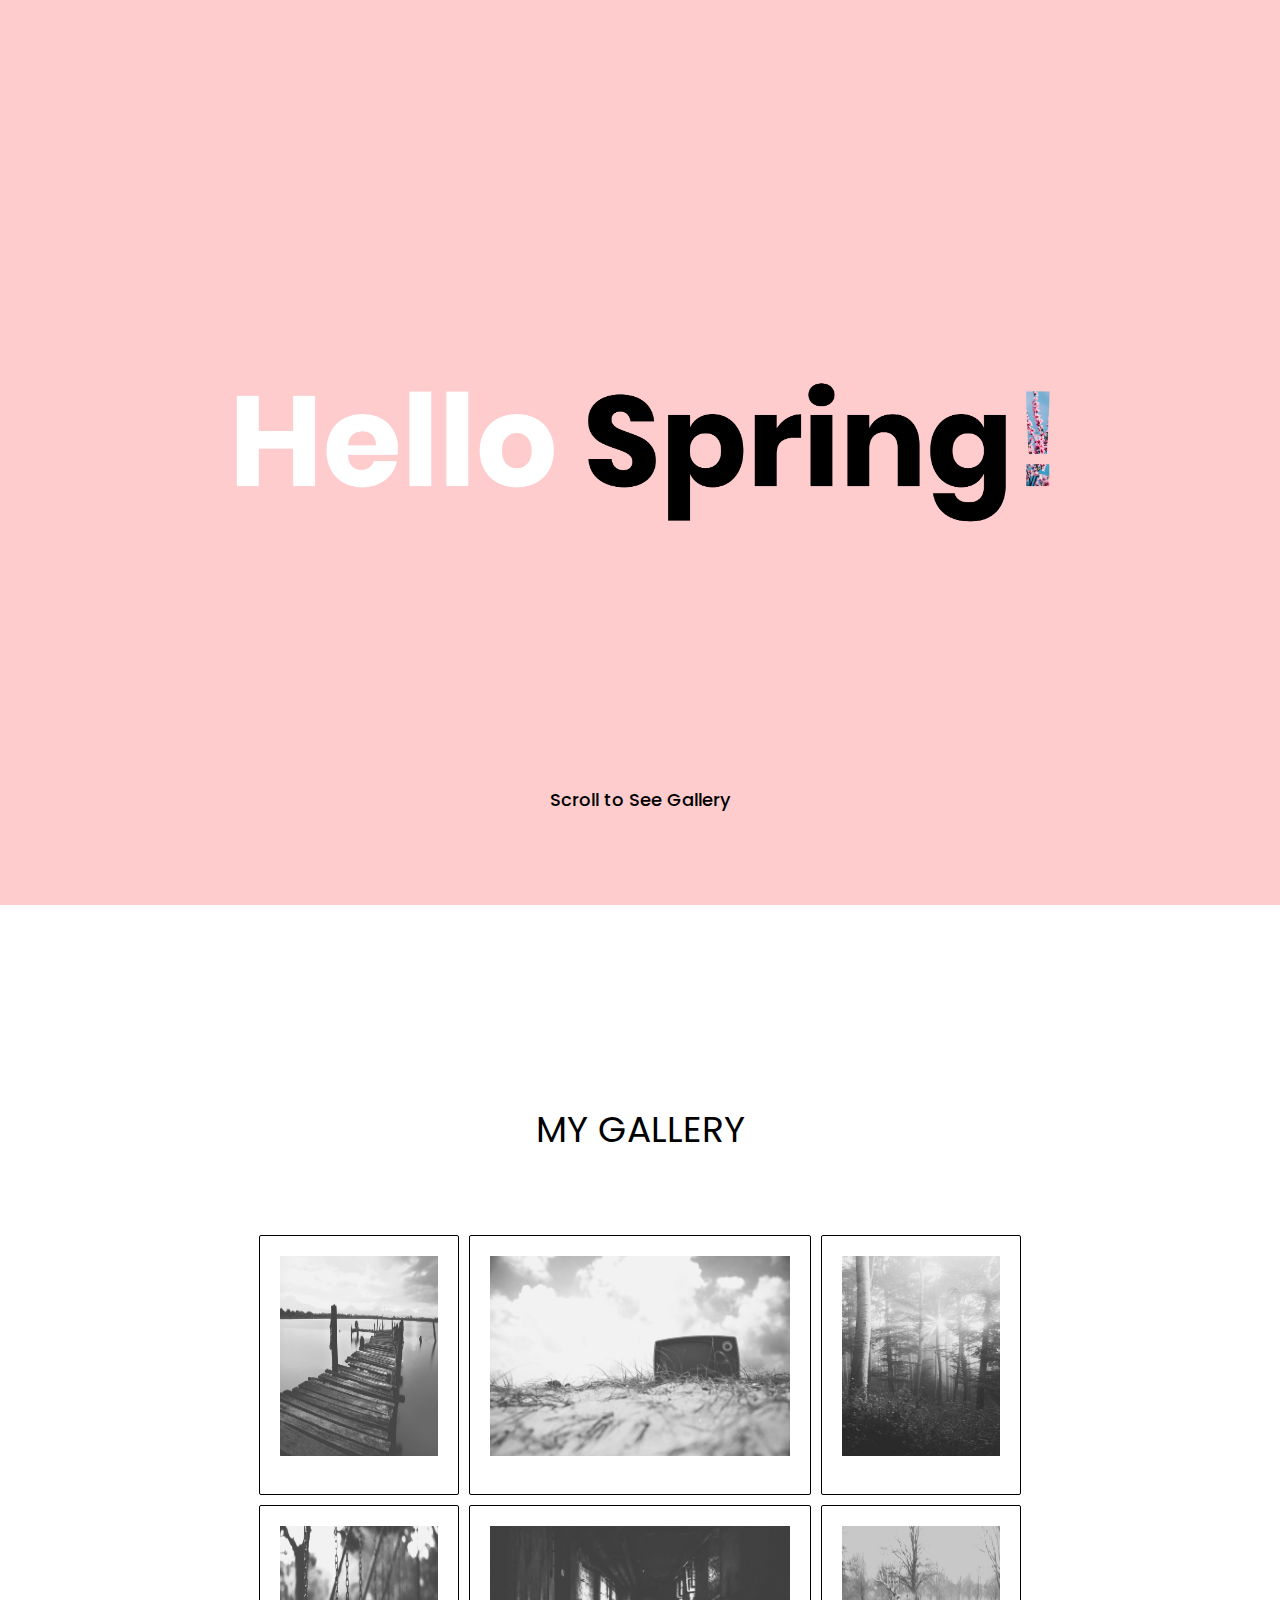
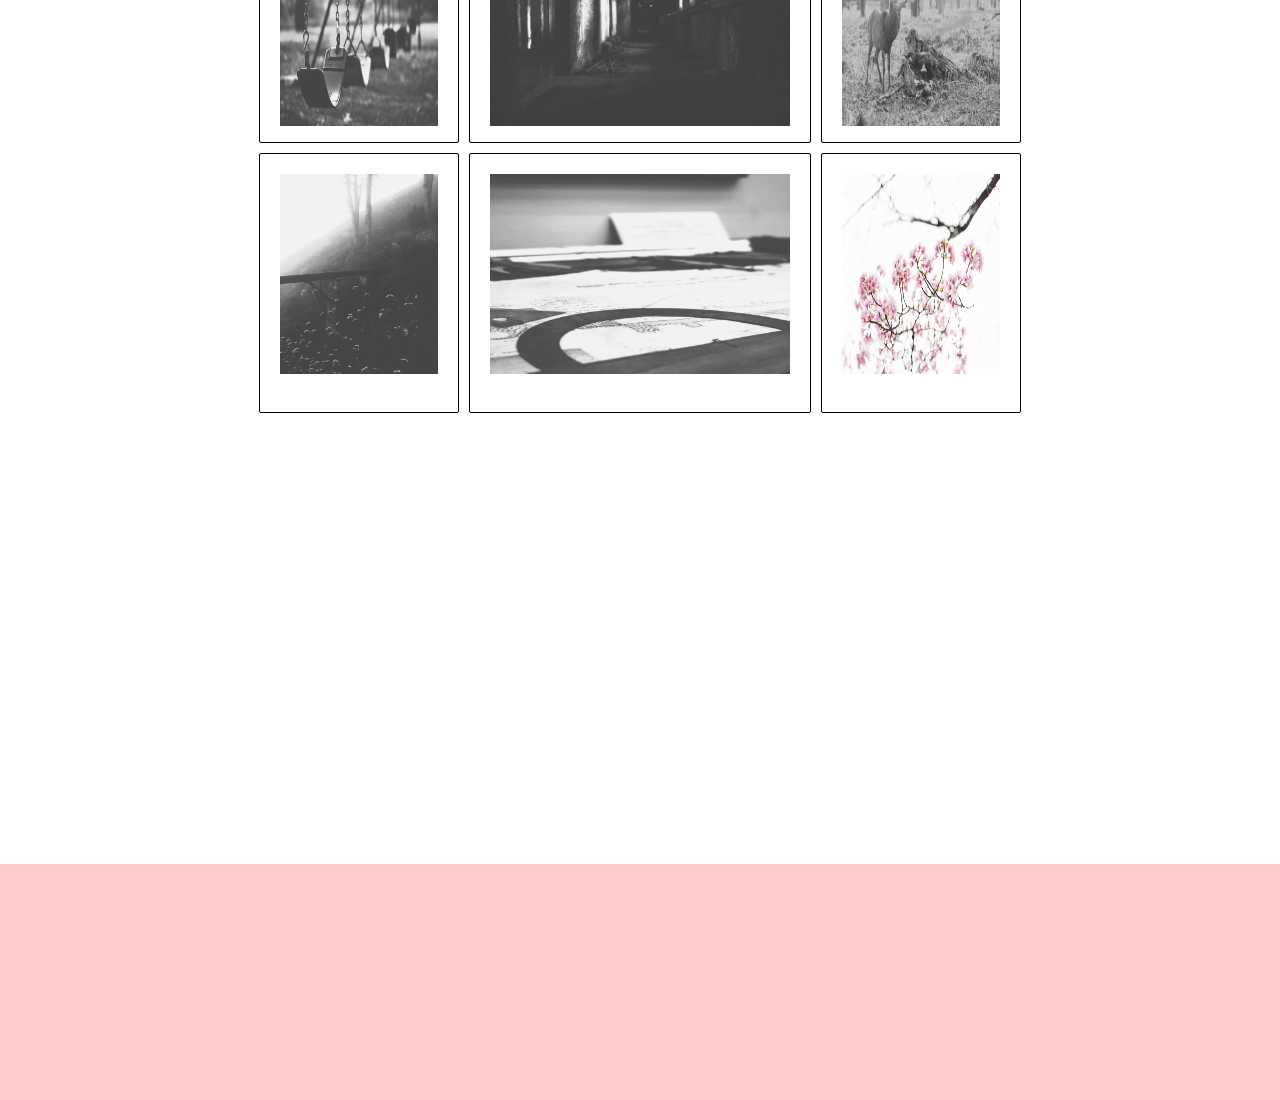
==== front-end-design-nan-osborne/index.html @ 612cf234 "Add files via upload" ====
<!DOCTYPE html>
<html>
  <head>
      <title>Image Gallery Nattakarn Osborne</title>
      <link rel="stylesheet" href="css/base.css">
      <link rel="stylesheet" href="css/main.css">

  <meta name="viewport" content="width=device-width, initial-scale=1">

  <link href="https://fonts.googleapis.com/css?family=Poppins" rel="stylesheet">
  <link rel="stylesheet" href="https://www.w3schools.com/w3css/4/w3.css">

  <link rel="stylesheet" href="https://maxcdn.bootstrapcdn.com/bootstrap/3.3.7/css/bootstrap.min.css">
  <script src="https://ajax.googleapis.com/ajax/libs/jquery/3.2.0/jquery.min.js"></script>
  <script src="https://maxcdn.bootstrapcdn.com/bootstrap/3.3.7/js/bootstrap.min.js"></script>

<link rel="stylesheet" type="text/css" href="css/bootstrap.min.css">



  </head>
  <body>
<div class="a">
<p><h4>Scroll to See Gallery</h4></p>
</div>
<div class="parallax">

</div>

<div class="gallery">
<header class="header">MY GALLERY</header>

  <div class="grid">
<div><img src="imgs/1.jpg" alt="" onclick="openModal();currentSlide(1)" class="hover-shadow cursor"></div>
<div><img src="imgs/2.jpg" alt="" onclick="openModal();currentSlide(2)" class="hover-shadow cursor"></div>
<div><img src="imgs/3.jpg" alt="" onclick="openModal();currentSlide(3)" class="hover-shadow cursor"></div>
<div><img src="imgs/4.jpg" alt="" onclick="openModal();currentSlide(4)" class="hover-shadow cursor"></div>
<div><img src="imgs/5.jpg" alt="" onclick="openModal();currentSlide(5)" class="hover-shadow cursor"></div>
<div><img src="imgs/6.jpg" alt="" onclick="openModal();currentSlide(6)" class="hover-shadow cursor"></div>
<div><img src="imgs/7.jpg" alt="" onclick="openModal();currentSlide(7)" class="hover-shadow cursor"></div>
<div><img src="imgs/8.jpg" alt="" onclick="openModal();currentSlide(8)" class="hover-shadow cursor"></div>
<div><img src="imgs/9.jpg" alt="" onclick="openModal();currentSlide(9)" class="hover-shadow cursor"></div>
</div>
</div>


<div id="myModal" class="modal">
  <span class="close cursor" onclick="closeModal()">&times;</span>
  <div class="modal-content">

    <div class="mySlides">
      <div class="numbertext">1 / 4</div>
      <img src="imgs/1.jpg" style="width:100%">
    </div>

    <div class="mySlides">
      <div class="numbertext">2 / 4</div>
      <img src="imgs/2.jpg" style="width:100%">
    </div>

    <div class="mySlides">
      <div class="numbertext">3 / 4</div>
      <img src="imgs/3.jpg" style="width:100%">
    </div>

    <div class="mySlides">
      <div class="numbertext">4 / 4</div>
      <img src="imgs/4.jpg" style="width:100%">
    </div>

    <div class="mySlides">
      <div class="numbertext">4 / 4</div>
      <img src="imgs/5.jpg" style="width:100%">
    </div>

    <div class="mySlides">
      <div class="numbertext">4 / 4</div>
      <img src="imgs/6.jpg" style="width:100%">
    </div>

    <div class="mySlides">
      <div class="numbertext">4 / 4</div>
      <img src="imgs/7.jpg" style="width:100%">
    </div>

    <div class="mySlides">
      <div class="numbertext">4 / 4</div>
      <img src="imgs/8.jpg" style="width:100%">
    </div>


    <a class="prev" onclick="plusSlides(-1)">&#10094;</a>
    <a class="next" onclick="plusSlides(1)">&#10095;</a>

    <div class="caption-container">
      <p id="caption"></p>
    </div>


    <div class="column">
      <img class="demo cursor" src="imgs/1.jpg" style="width:100%" onclick="currentSlide(1)" alt="">
    </div>
    <div class="column">
      <img class="demo cursor" src="imgs/2.jpg" style="width:100%" onclick="currentSlide(2)" alt="">
    </div>
    <div class="column">
      <img class="demo cursor" src="imgs/3.jpg" style="width:100%" onclick="currentSlide(3)" alt="">
    </div>
    <div class="column">
      <img class="demo cursor" src="imgs/4.jpg" style="width:100%" onclick="currentSlide(4)" alt="">
    </div>
    <div class="column">
      <img class="demo cursor" src="imgs/5.jpg" style="width:100%" onclick="currentSlide(5)" alt="">
    </div>
    <div class="column">
      <img class="demo cursor" src="imgs/6.jpg" style="width:100%" onclick="currentSlide(6)" alt="">
    </div>
    <div class="column">
      <img class="demo cursor" src="imgs/7.jpg" style="width:100%" onclick="currentSlide(7)" alt="">
    </div>
    <div class="column">
      <img class="demo cursor" src="imgs/8.jpg" style="width:100%" onclick="currentSlide(8)" alt="">
    </div>



  </div>
</div>


<script src="js/myScript.js">

</script>



</body>
</html>
---- front-end-design-nan-osborne/css/base.css ----
* {
  box-sizing: border-box;
  color: #000;
  font-family: Poppins, Helvetica, Verdana, Arial, sans-serif;
}

html {
  background: #FECCCD;
  min-height: 300vh;
  font-size: 22px;
  font-family: Poppins, Helvetica, Verdana, Arial, sans-serif;
}

code {
  margin: 1px 5px;
  padding: 2px 5px 1px 5px;
  font-family: monospace;
  border-radius: 5px;
  border: 1px dotted #fff;
}

.gallery{

  background-color: #fff;
  text-align: center;
  height: 1440px;



}

.a {
  position: absolute;
  bottom: 50px;
  left: 50%;
  transform: translate(-50%, -50%);
  text-align: center;
  padding-top: 20px;
  font-family: Poppins, roboto, Helvetica, Verdana, Arial, sans-serif;

}

.b {
  text-align: center;
  padding-top: 20px;
  font-family: Poppins, roboto, Helvetica, Verdana, Arial, sans-serif;
  font-size: 18px;
  font-weight: lighter;

}


p {

  margin: 25px 25px;
}

h1 {
  color: #000;
  text-align: center;
  margin-top: 50px;
}

h2 {

  color: #000;
  text-align: center;
  margin-top: 150px;
  font-weight: bolder;

}
h4 {

  color: #000;
  text-align: center;
  font-weight: bolder;

}

.grid > * {
  color: #000;
  background-color: rgba(255, 255, 255, 0.15);
  border: 1px solid #000;
  border-radius: 2px;
  padding: 20px;
  /*margin: 10px;*/
  text-align: center;
}

.grid a {
    display: block;
}

.grid > a:hover {
  background-color: rgba(0, 0, 0, 0.25);
  text-decoration: none;
  transition: background-color ease 0.5s;
}

.outlined {
  height: 200px;
  border: 1px solid #000;
  margin-bottom: 50px;
}

.parallax {

    /* The image used */
    background-image: url("../imgs/background@3x.png");


    /* Set a specific height */
    min-height: 1024px;

    /* Create the parallax scrolling effect */
    background-attachment: fixed;
    background-position: center;
    background-repeat: no-repeat;
    background-size: cover;
}
---- front-end-design-nan-osborne/css/main.css ----
/* grid */
.grid{

display: grid;
grid-template: 260px auto 260px
/ 200px auto 200px;
grid-gap: 10px;
justify-content: center;

}



.header {

  grid-area: h;
  font-size: 36px;
  padding-top: 80px;
  padding-bottom: 80px;

}



.grid img{

  width: 100%;
  height: 200px;
  background-size: cover;


}



* {
  box-sizing: border-box;
}

.row > .column {
  padding: 0 8px;
}

.row:after {
  content: "";
  display: table;
  clear: both;
}

.column {
  display: flex;
  float: left;
  width: 25%;
  height: 150px;
}

/* The Modal (background) */
.modal {
  display: inline-block;
  position: fixed;
  z-index: 1;
  padding-top: 100px;
  left: 0;
  top: 0;
  width: 100%;
  height: 100%;
  overflow: auto;
  background-color: black;
}

/* Modal Content */
.modal-content {
  position:relative;
  background-color: #fefefe;
  margin: auto;
  padding: 0;
  width: 90%;
  max-width: 1000px;

}

/* The Close Button */
.close {
  color: white;
  position: absolute;
  top: 10px;
  right: 25px;
  font-size: 35px;
  font-weight: bold;
}

.close:hover,
.close:focus {
  color: #999;
  text-decoration: none;
  cursor: pointer;
}


.cursor {
  cursor: pointer;

}

/* Next & previous buttons */
.prev,

.next {
  cursor: pointer;
  position: absolute;
  top: 50%;
  width: auto;
  padding: 16px;
  margin-top: -50px;
  color: white;
  font-weight: bold;
  font-size: 20px;
  transition: 0.6s ease;
  border-radius: 0 3px 3px 0;
  user-select: none;
  -webkit-user-select: none;
}

/* Position the "next button" to the right */
.next {
  right: 0;
  border-radius: 3px 0 0 3px;
}

/* On hover, add a black background color with a little bit see-through */
.prev:hover,
.next:hover {
  background-color: rgba(0, 0, 0, 0.8);
}

/* Number text (1/3 etc) */
.numbertext {
  color: #f2f2f2;
  font-size: 12px;
  padding: 8px 12px;
  position: absolute;
  top: 0;
}

img {
  margin-bottom: -4px;
}

.caption-container {
  text-align: center;
  background-color: black;
  padding: 2px 16px;
  color: white;
}

.demo {
  opacity: 0.6;
}

.active,
.demo:hover {
  opacity: 1;
}

img.hover-shadow {
  transition: 0.3s
}

.hover-shadow:hover {
  box-shadow: 0 4px 8px 0 rgba(0, 0, 0, 0.2), 0 6px 20px 0 rgba(0, 0, 0, 0.19)
}
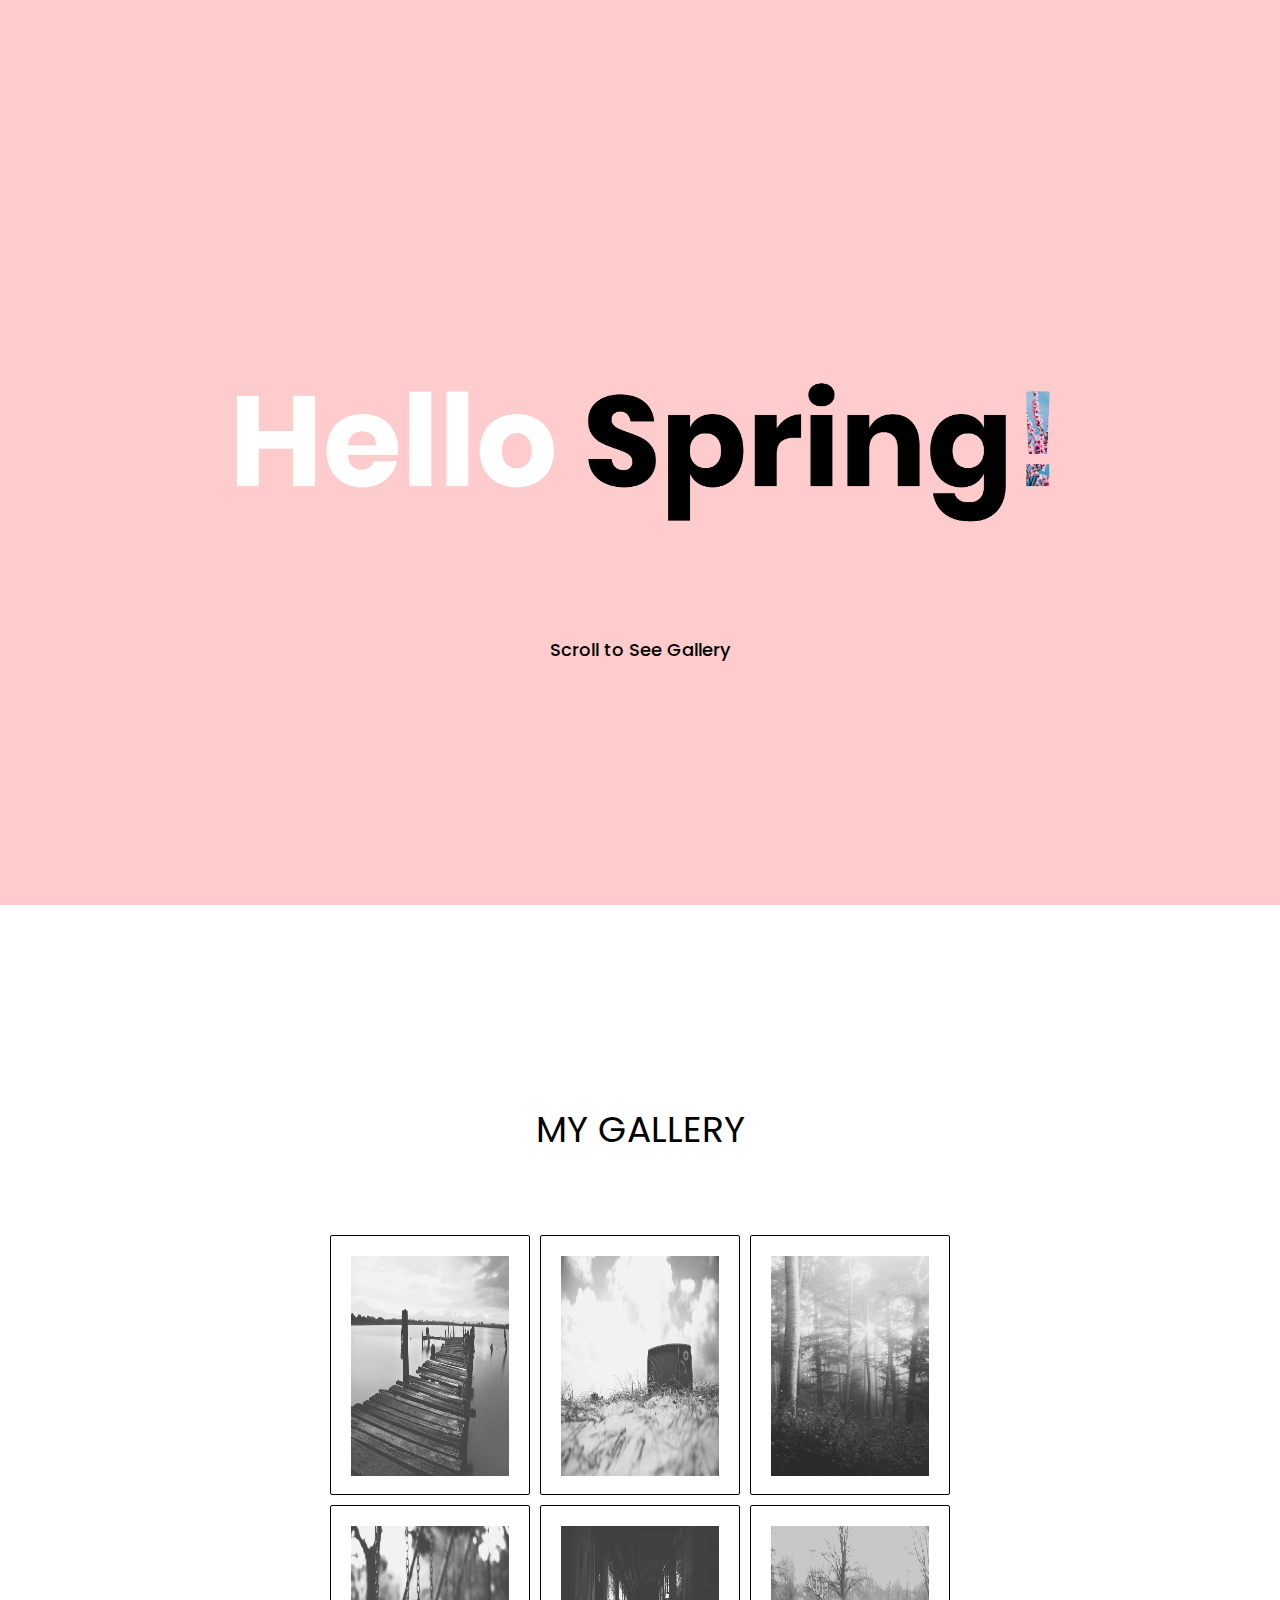
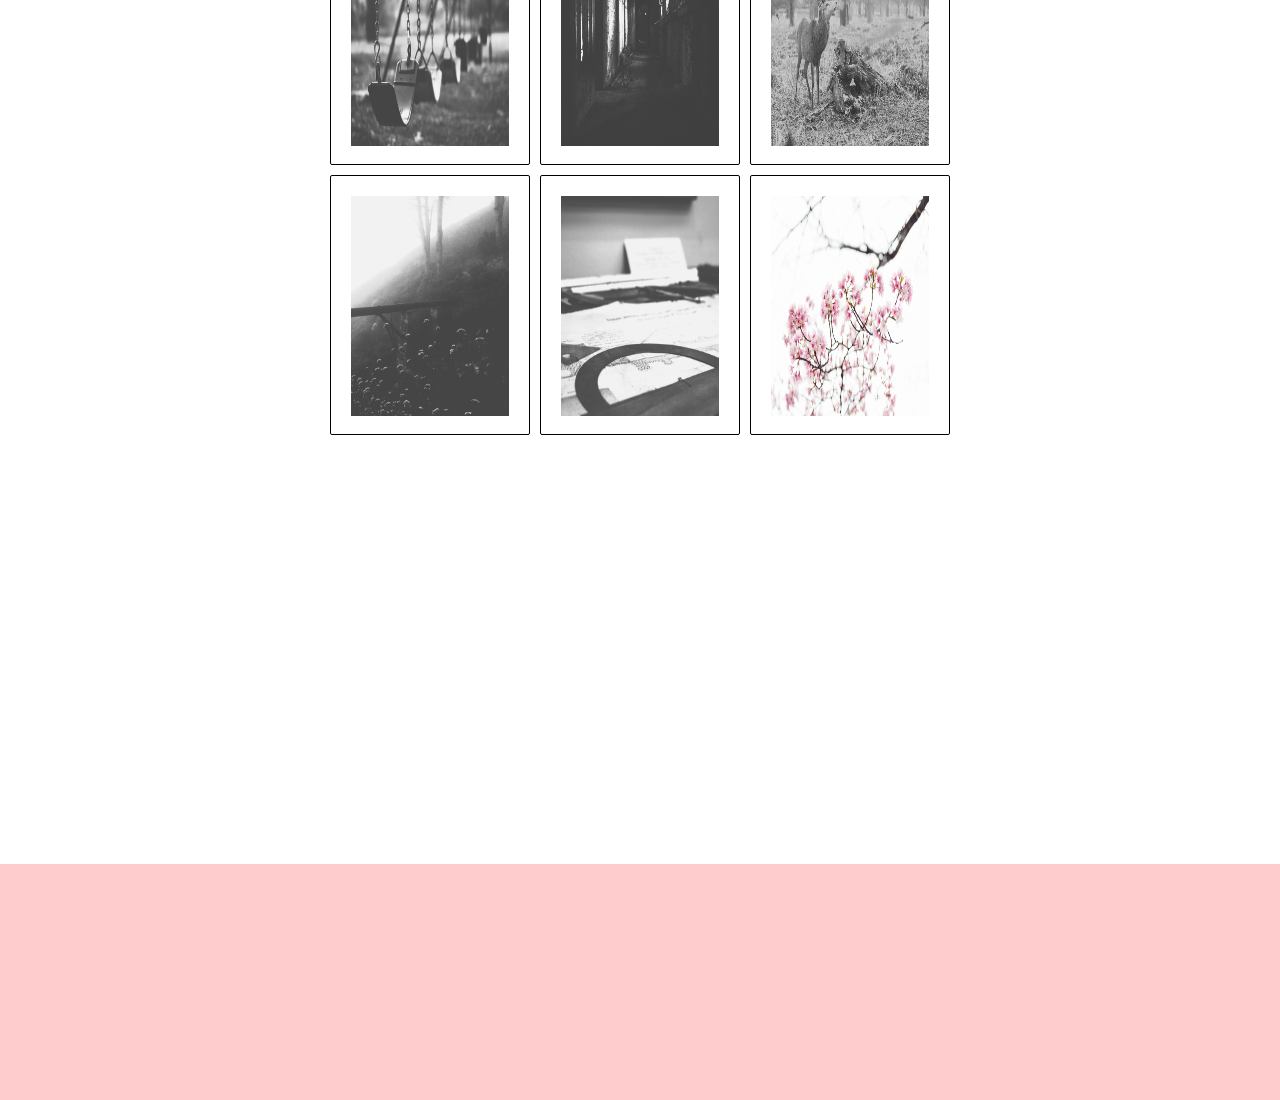
==== commit 0add34c6: "Add files via upload" ====
--- a/front-end-design-nan-osborne/index.html
+++ b/front-end-design-nan-osborne/index.html
@@ -20,11 +20,11 @@
 
   </head>
   <body>
-<div class="a">
-<p><h4>Scroll to See Gallery</h4></p>
-</div>
+
 <div class="parallax">
-
+  <div class="a">
+  <p><h4>Scroll to See Gallery</h4></p>
+  </div>
 </div>
 
 <div class="gallery">
@@ -69,22 +69,22 @@
     </div>
 
     <div class="mySlides">
-      <div class="numbertext">4 / 4</div>
+      <div class="numbertext">5 / 4</div>
       <img src="imgs/5.jpg" style="width:100%">
     </div>
 
     <div class="mySlides">
-      <div class="numbertext">4 / 4</div>
+      <div class="numbertext">6 / 4</div>
       <img src="imgs/6.jpg" style="width:100%">
     </div>
 
     <div class="mySlides">
-      <div class="numbertext">4 / 4</div>
+      <div class="numbertext">7 / 4</div>
       <img src="imgs/7.jpg" style="width:100%">
     </div>
 
     <div class="mySlides">
-      <div class="numbertext">4 / 4</div>
+      <div class="numbertext">8 / 4</div>
       <img src="imgs/8.jpg" style="width:100%">
     </div>
 
--- a/front-end-design-nan-osborne/css/base.css
+++ b/front-end-design-nan-osborne/css/base.css
@@ -32,7 +32,7 @@
 
 .a {
   position: absolute;
-  bottom: 50px;
+  bottom: 200px;
   left: 50%;
   transform: translate(-50%, -50%);
   text-align: center;
@@ -108,8 +108,7 @@
 
     /* The image used */
     background-image: url("../imgs/background@3x.png");
-
-
+    width: 100%;
     /* Set a specific height */
     min-height: 1024px;
 
--- a/front-end-design-nan-osborne/css/main.css
+++ b/front-end-design-nan-osborne/css/main.css
@@ -2,8 +2,8 @@
 .grid{
 
 display: grid;
-grid-template: 260px auto 260px
-/ 200px auto 200px;
+grid-template: 260px 260px 260px
+/ 200px 200px 200px;
 grid-gap: 10px;
 justify-content: center;
 
@@ -25,7 +25,7 @@
 .grid img{
 
   width: 100%;
-  height: 200px;
+  height: 220px;
   background-size: cover;
 
 
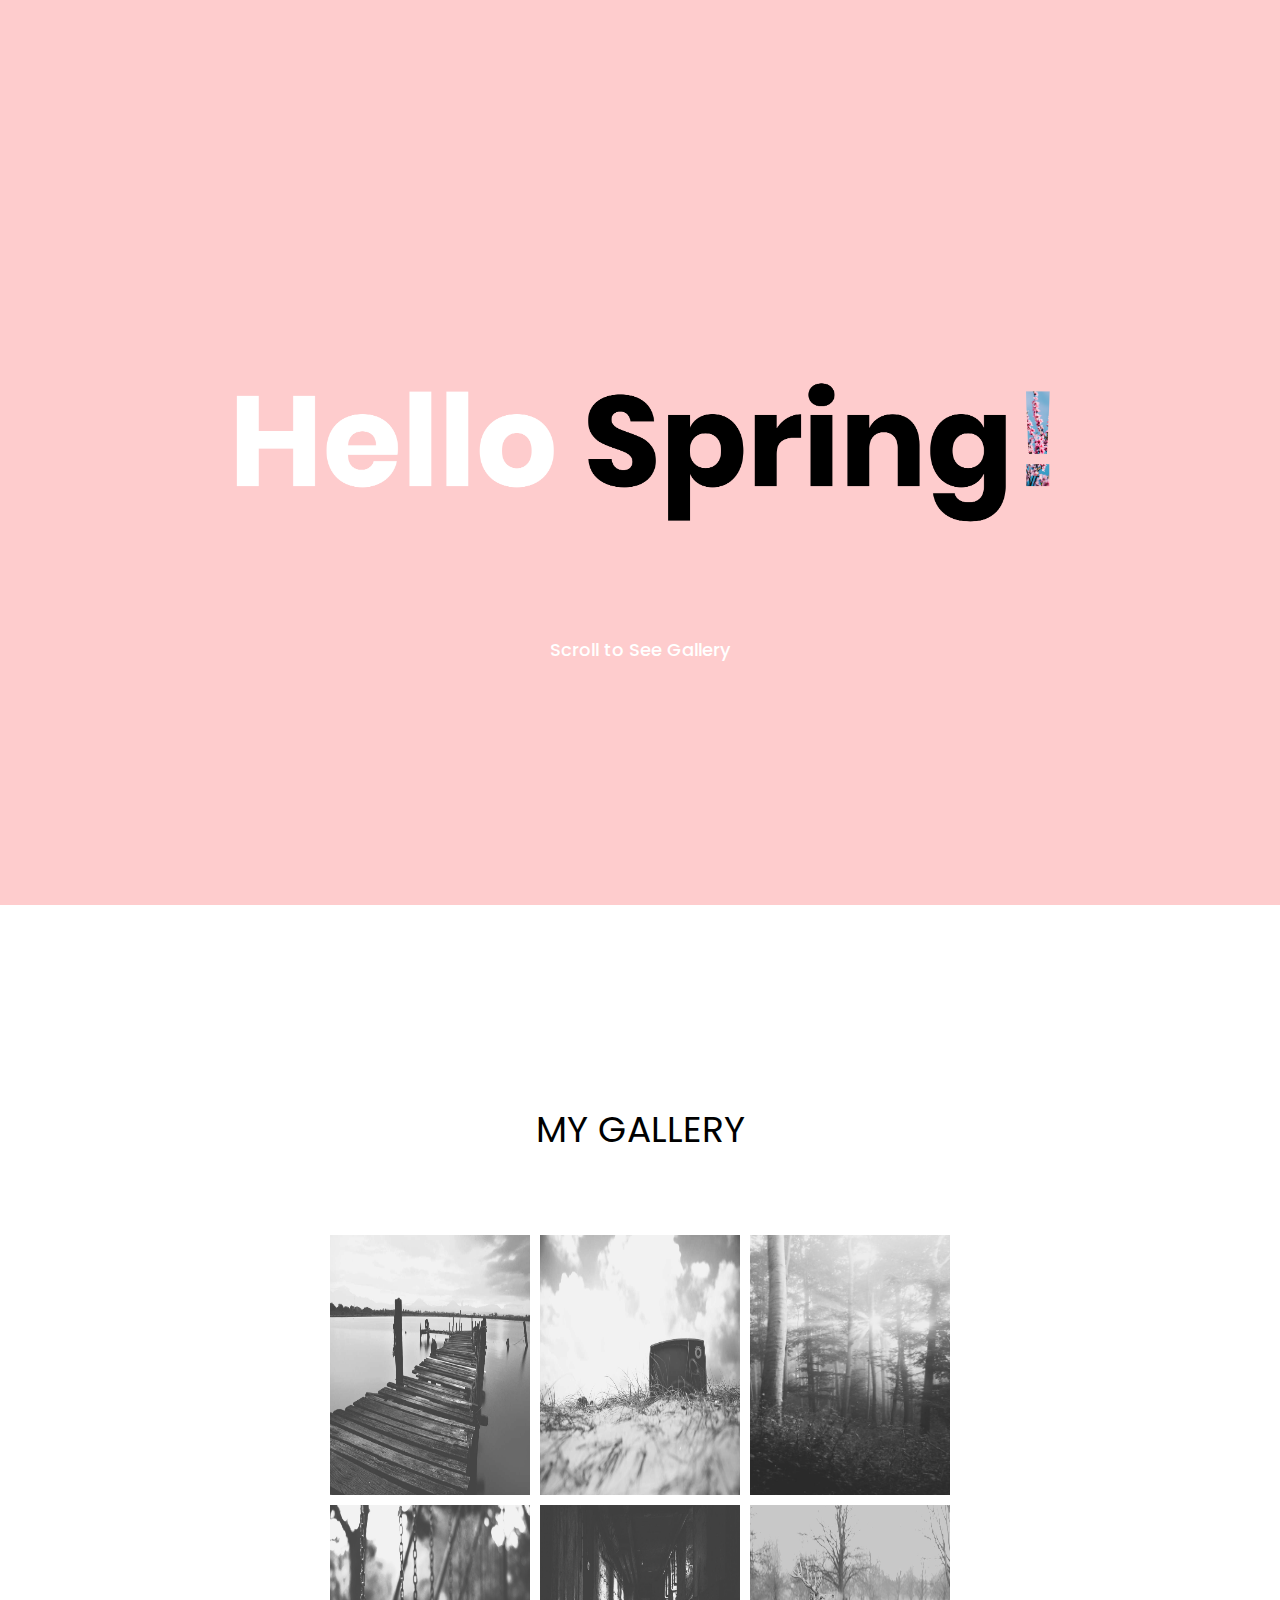
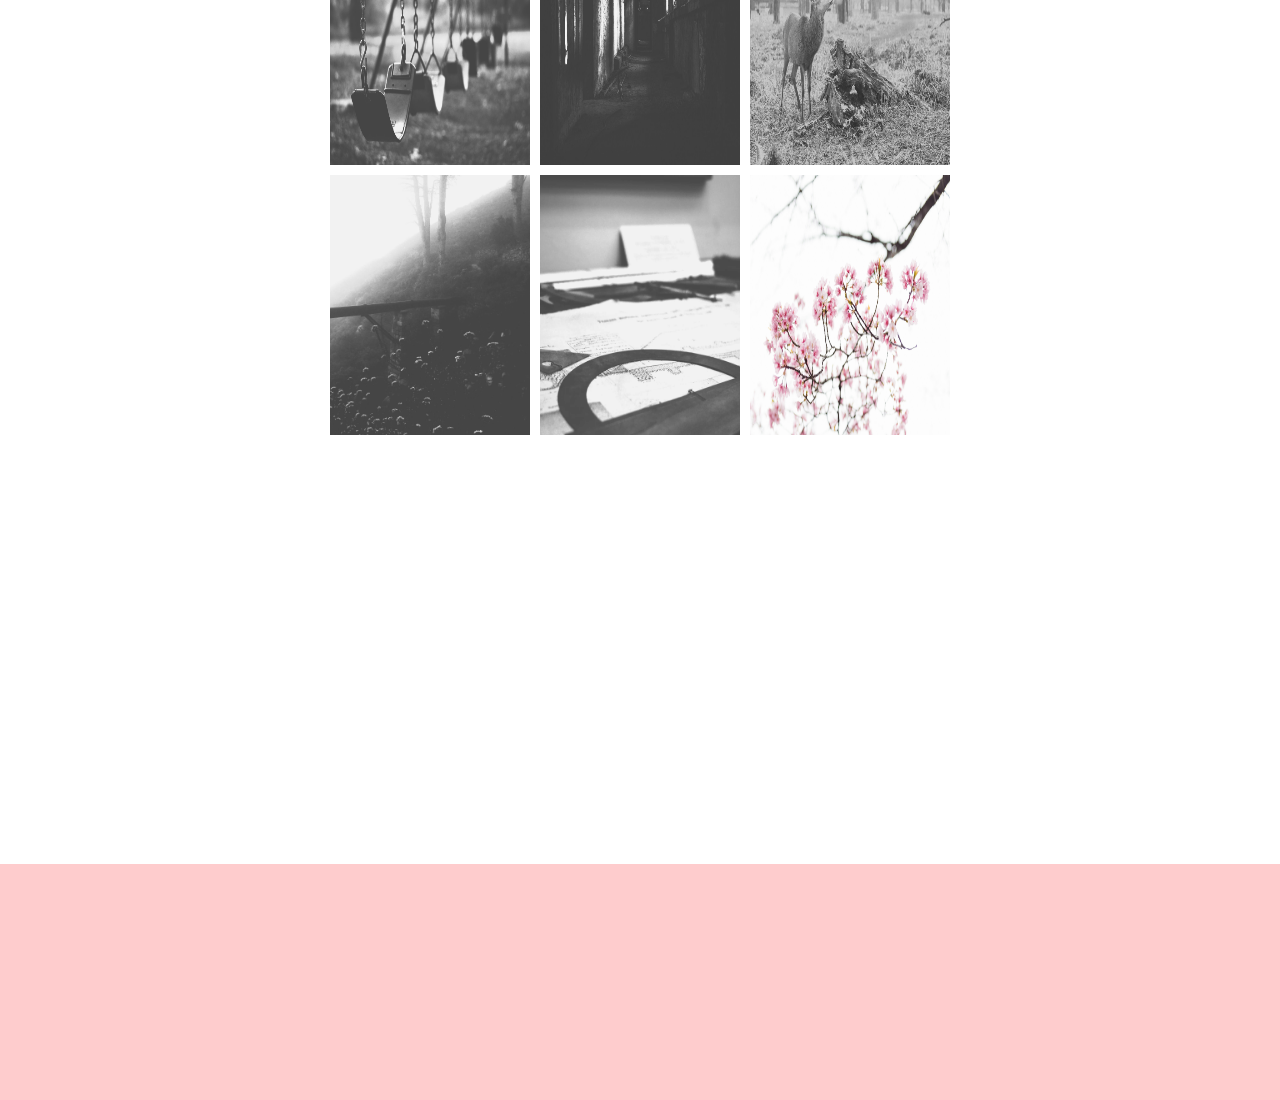
==== commit 4c96411a: "Update index.html" ====
--- a/front-end-design-nan-osborne/index.html
+++ b/front-end-design-nan-osborne/index.html
@@ -6,7 +6,7 @@
       <link rel="stylesheet" href="css/main.css">
 
   <meta name="viewport" content="width=device-width, initial-scale=1">
-
+  <meta http-equiv="Content-Type" content="text/html; charset=iso-8859-1">
   <link href="https://fonts.googleapis.com/css?family=Poppins" rel="stylesheet">
   <link rel="stylesheet" href="https://www.w3schools.com/w3css/4/w3.css">
 
--- a/front-end-design-nan-osborne/css/base.css
+++ b/front-end-design-nan-osborne/css/base.css
@@ -1,7 +1,7 @@
 
 * {
   box-sizing: border-box;
-  color: #000;
+  color: #fff;
   font-family: Poppins, Helvetica, Verdana, Arial, sans-serif;
 }
 
@@ -81,9 +81,7 @@
 .grid > * {
   color: #000;
   background-color: rgba(255, 255, 255, 0.15);
-  border: 1px solid #000;
   border-radius: 2px;
-  padding: 20px;
   /*margin: 10px;*/
   text-align: center;
 }
@@ -105,7 +103,7 @@
 }
 
 .parallax {
-
+    display: flex;
     /* The image used */
     background-image: url("../imgs/background@3x.png");
     width: 100%;
--- a/front-end-design-nan-osborne/css/main.css
+++ b/front-end-design-nan-osborne/css/main.css
@@ -12,8 +12,7 @@
 
 
 .header {
-
-  grid-area: h;
+  color: #000;
   font-size: 36px;
   padding-top: 80px;
   padding-bottom: 80px;
@@ -24,13 +23,12 @@
 
 .grid img{
 
-  width: 100%;
-  height: 220px;
+  width: 200px;
+  height: 260px;
   background-size: cover;
 
 
 }
-
 
 
 * {
@@ -63,9 +61,9 @@
   left: 0;
   top: 0;
   width: 100%;
-  height: 100%;
+  height: 1500px;
   overflow: auto;
-  background-color: black;
+  background-color: white;
 }
 
 /* Modal Content */
@@ -74,14 +72,14 @@
   background-color: #fefefe;
   margin: auto;
   padding: 0;
-  width: 90%;
-  max-width: 1000px;
+  width: 70%;
+  max-width: 70%;
 
 }
 
 /* The Close Button */
 .close {
-  color: white;
+  color: #fff;
   position: absolute;
   top: 10px;
   right: 25px;
@@ -99,6 +97,7 @@
 
 .cursor {
   cursor: pointer;
+  color: #fff;
 
 }
 
@@ -148,7 +147,7 @@
 
 .caption-container {
   text-align: center;
-  background-color: black;
+  background-color: white;
   padding: 2px 16px;
   color: white;
 }
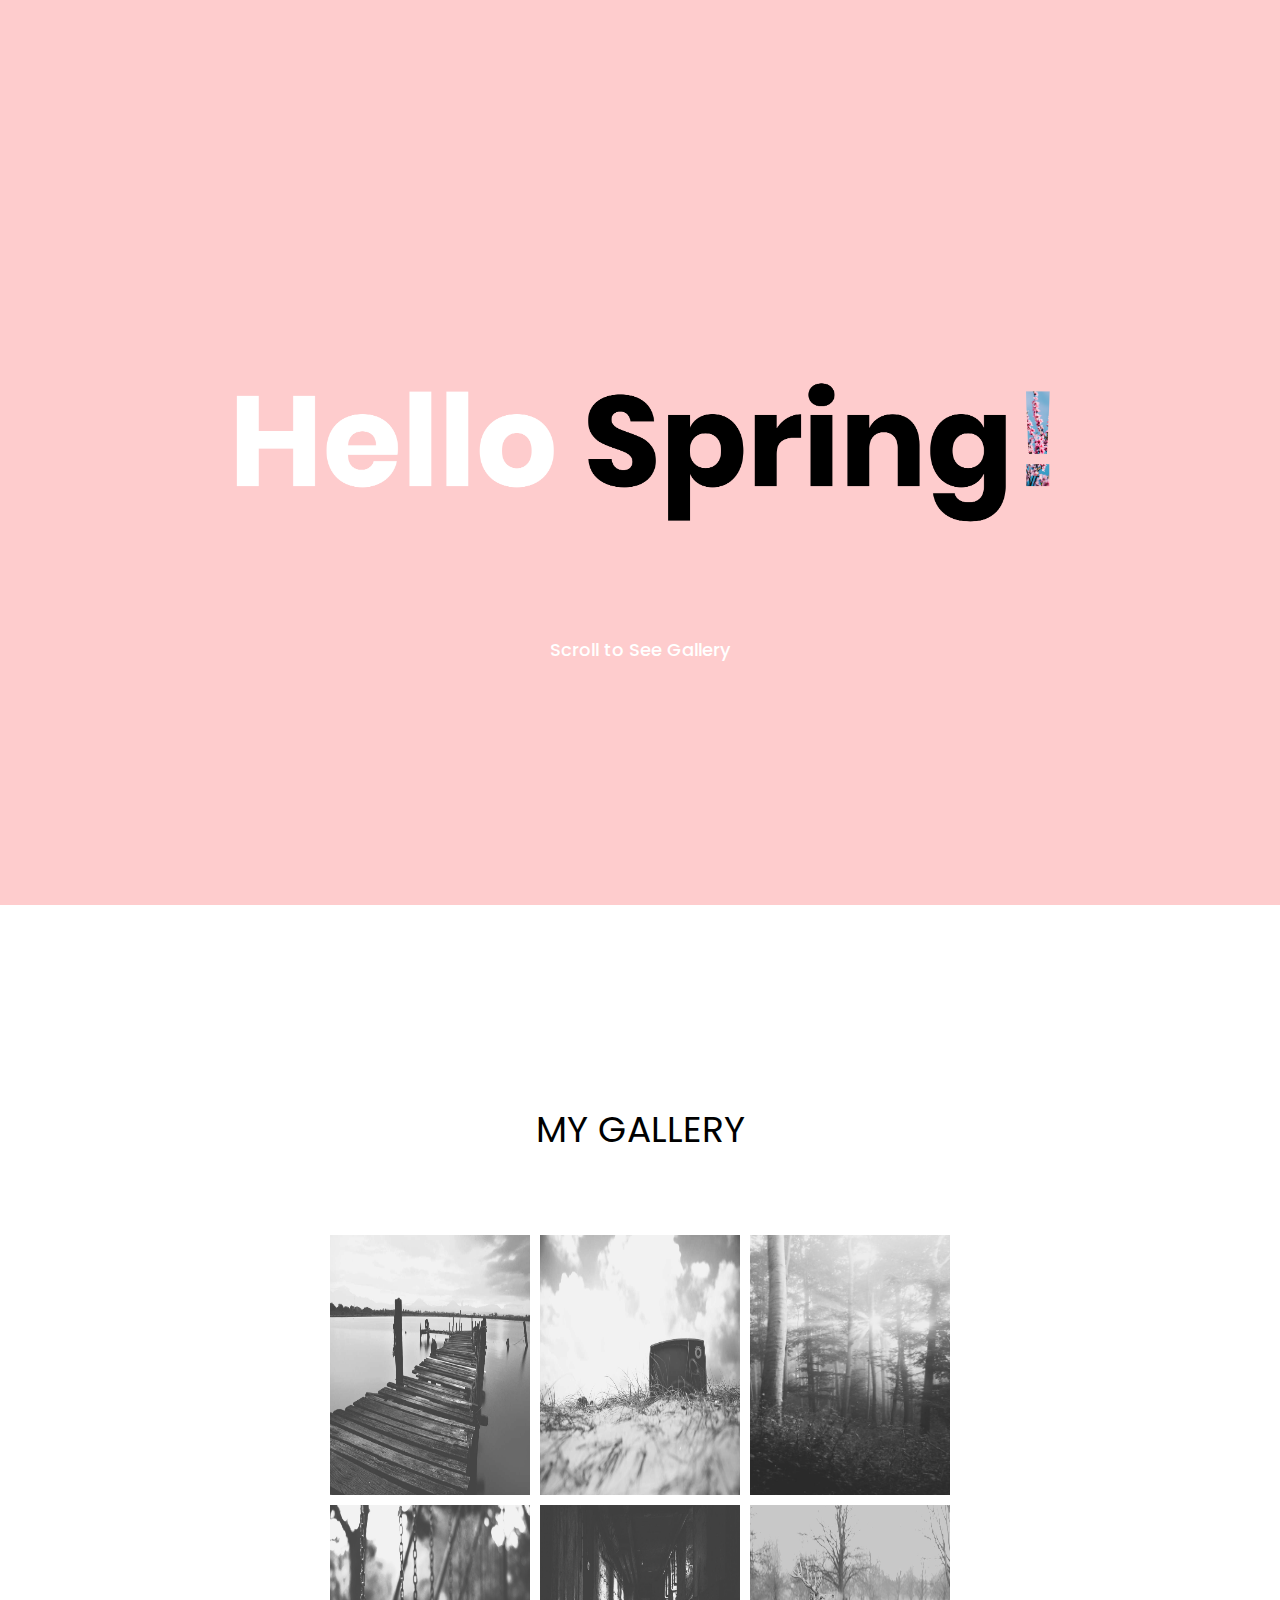
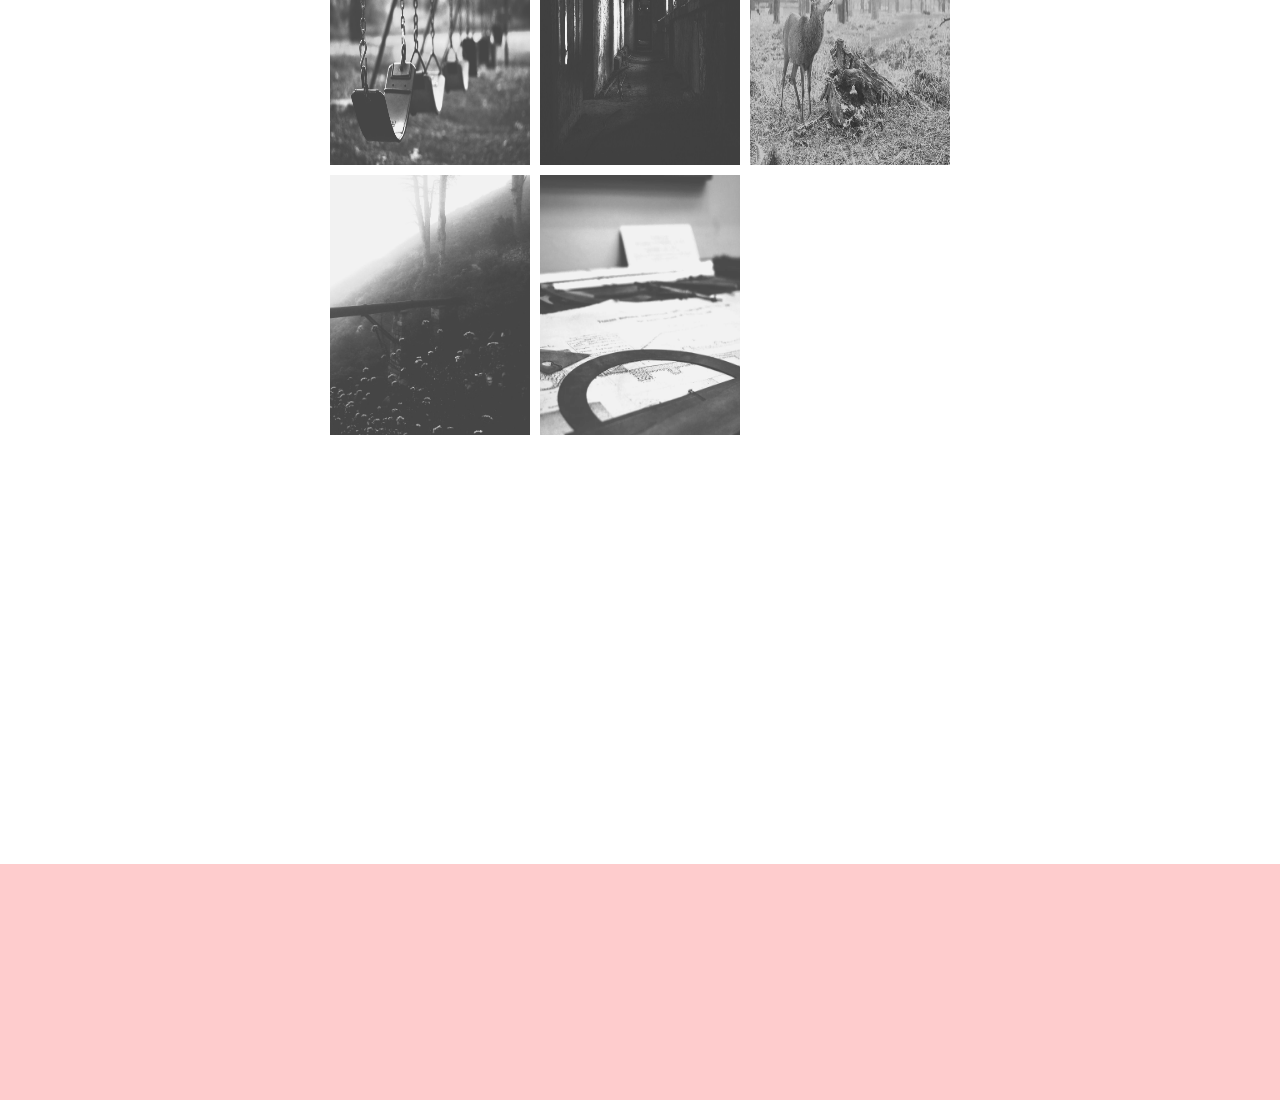
==== commit 74828bcd: "Update index.html" ====
--- a/front-end-design-nan-osborne/index.html
+++ b/front-end-design-nan-osborne/index.html
@@ -39,7 +39,7 @@
 <div><img src="imgs/6.jpg" alt="" onclick="openModal();currentSlide(6)" class="hover-shadow cursor"></div>
 <div><img src="imgs/7.jpg" alt="" onclick="openModal();currentSlide(7)" class="hover-shadow cursor"></div>
 <div><img src="imgs/8.jpg" alt="" onclick="openModal();currentSlide(8)" class="hover-shadow cursor"></div>
-<div><img src="imgs/9.jpg" alt="" onclick="openModal();currentSlide(9)" class="hover-shadow cursor"></div>
+
 </div>
 </div>
 
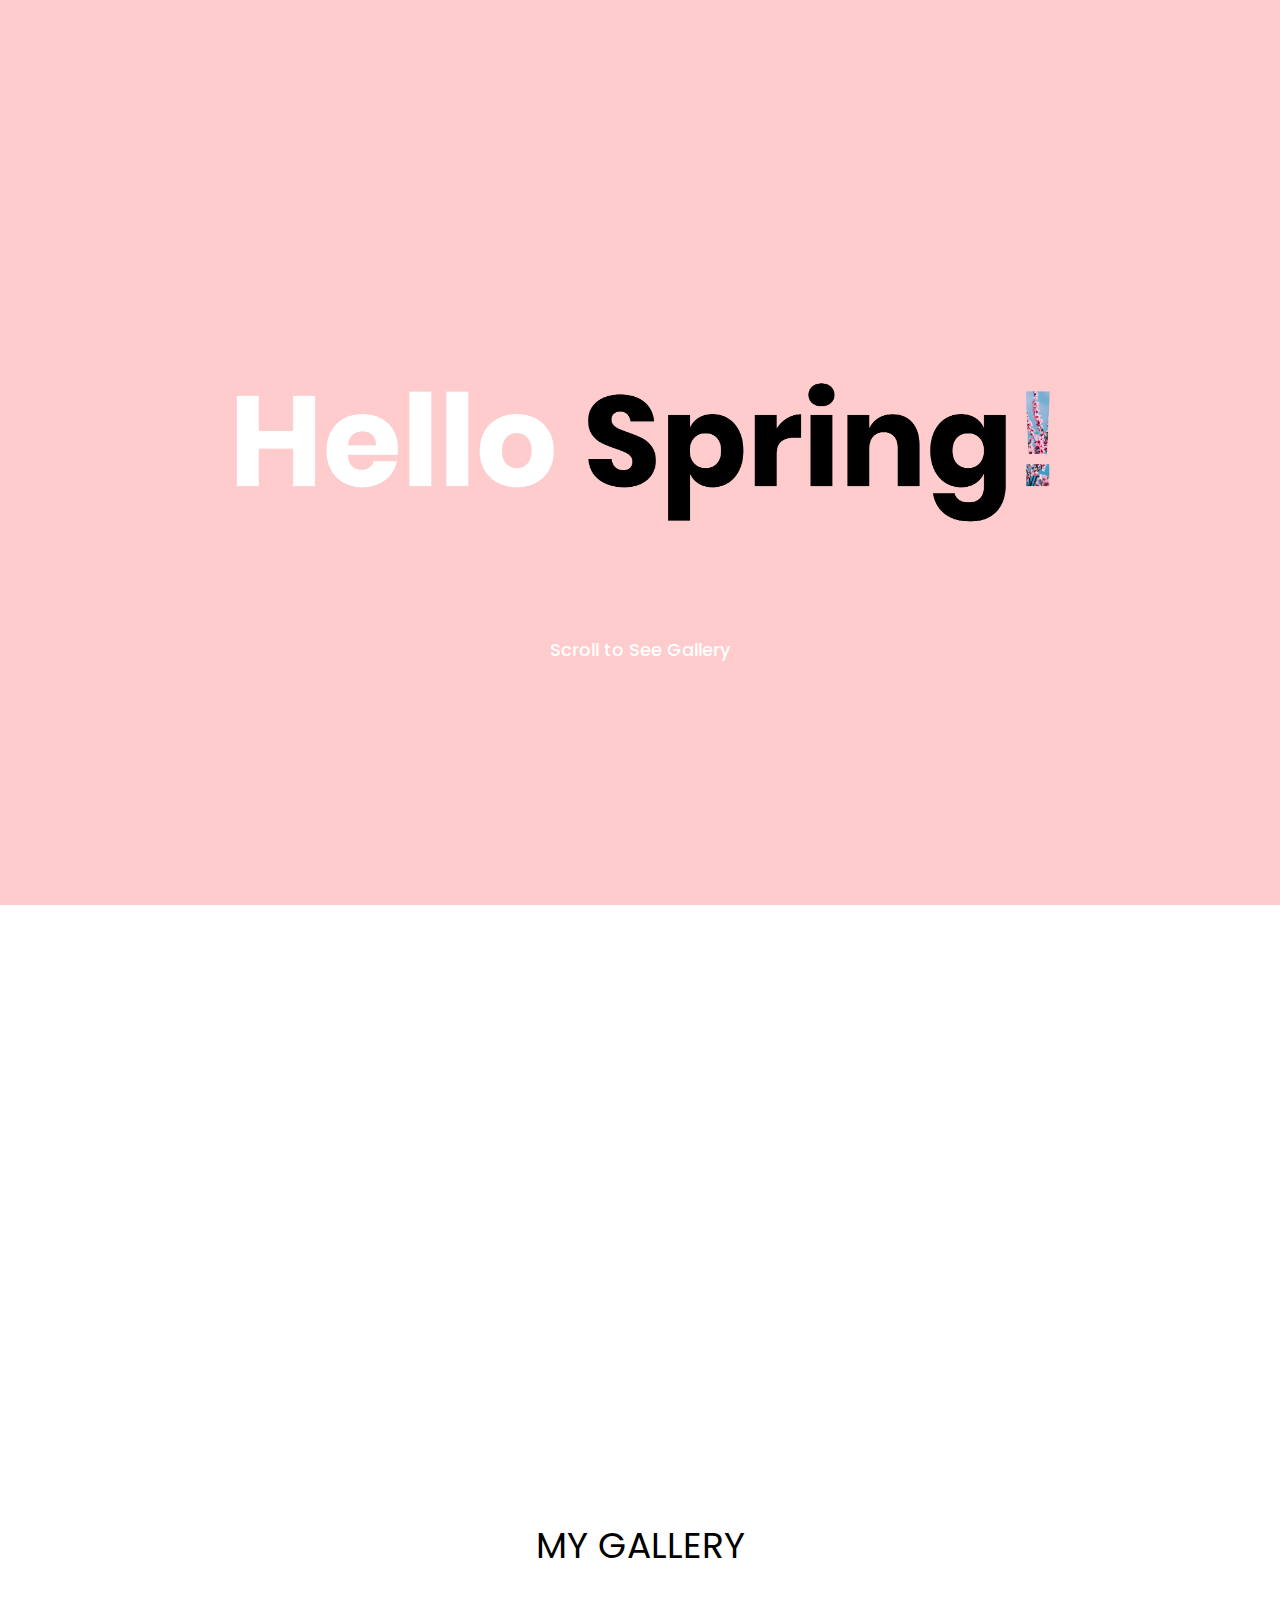
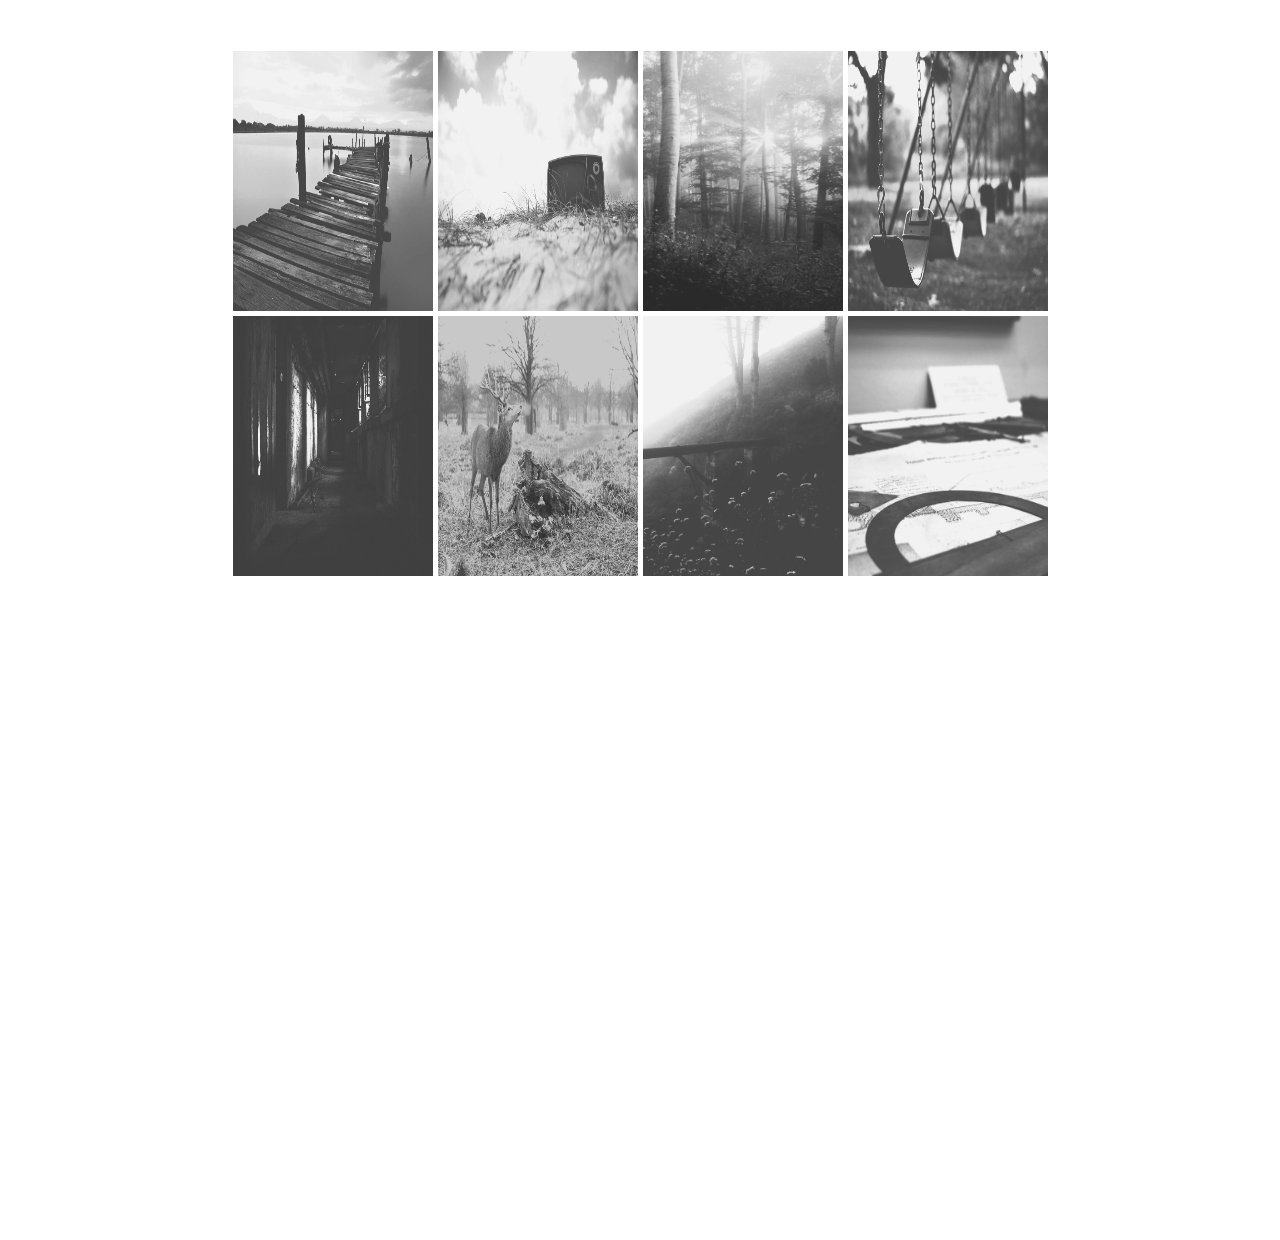
==== commit 2d02e32d: "Add files via upload" ====
--- a/front-end-design-nan-osborne/index.html
+++ b/front-end-design-nan-osborne/index.html
@@ -39,7 +39,6 @@
 <div><img src="imgs/6.jpg" alt="" onclick="openModal();currentSlide(6)" class="hover-shadow cursor"></div>
 <div><img src="imgs/7.jpg" alt="" onclick="openModal();currentSlide(7)" class="hover-shadow cursor"></div>
 <div><img src="imgs/8.jpg" alt="" onclick="openModal();currentSlide(8)" class="hover-shadow cursor"></div>
-
 </div>
 </div>
 
@@ -88,6 +87,11 @@
       <img src="imgs/8.jpg" style="width:100%">
     </div>
 
+    <div class="mySlides">
+      <div class="numbertext">8 / 4</div>
+      <img src="https://unsplash.com/photos/P103bmFilDA" style="width:100%">
+    </div>
+
 
     <a class="prev" onclick="plusSlides(-1)">&#10094;</a>
     <a class="next" onclick="plusSlides(1)">&#10095;</a>
@@ -121,6 +125,9 @@
     <div class="column">
       <img class="demo cursor" src="imgs/8.jpg" style="width:100%" onclick="currentSlide(8)" alt="">
     </div>
+    <div class="column">
+      <img class="demo cursor" src="https://unsplash.com/photos/P103bmFilDA" style="width:100%" onclick="currentSlide(8)" alt="">
+    </div>
 
 
 
--- a/front-end-design-nan-osborne/css/base.css
+++ b/front-end-design-nan-osborne/css/base.css
@@ -24,7 +24,9 @@
 
   background-color: #fff;
   text-align: center;
-  height: 1440px;
+  height: 1400px;
+  position:relative;
+
 
 
 
@@ -101,18 +103,3 @@
   border: 1px solid #000;
   margin-bottom: 50px;
 }
-
-.parallax {
-    display: flex;
-    /* The image used */
-    background-image: url("../imgs/background@3x.png");
-    width: 100%;
-    /* Set a specific height */
-    min-height: 1024px;
-
-    /* Create the parallax scrolling effect */
-    background-attachment: fixed;
-    background-position: center;
-    background-repeat: no-repeat;
-    background-size: cover;
-}
--- a/front-end-design-nan-osborne/css/main.css
+++ b/front-end-design-nan-osborne/css/main.css
@@ -1,14 +1,203 @@
 /* grid */
-.grid{
-
-display: grid;
-grid-template: 260px 260px 260px
-/ 200px 200px 200px;
-grid-gap: 10px;
-justify-content: center;
-
-}
-
+
+
+@media screen and (min-width: 320px) {
+  .grid {
+    display: grid;
+    grid-template: 290px 290px
+    / 230px 230px;
+    grid-gap: 5px;
+    justify-content: center;
+  }
+
+  .grid img{
+
+    width: 230px;
+    height: 290px;
+    background-size: cover;
+
+  }
+}
+
+
+@media screen and (min-width: 480px) {
+  .grid {
+    display: grid;
+    grid-template: 290px 290px
+    / 230px 230px;
+    grid-gap: 5px;
+    justify-content: center;
+  }
+
+  .grid img{
+
+    width: 230px;
+    height: 290px;
+    background-size: cover;
+
+  }
+}
+
+@media screen and (min-width: 600px) {
+  .grid {
+    display: grid;
+    grid-template: 290px 290px
+    / 230px 230px;
+    grid-gap: 5px;
+    justify-content: center;
+  }
+
+  .grid img{
+
+    width: 230px;
+    height: 290px;
+    background-size: cover;
+
+  }
+
+  .parallax {
+      display: flex;
+      /* The image used */
+      background-image: url("../imgs/background@3x.png");
+      width: 100%;
+      /* Set a specific height */
+      min-height: 300px;
+
+      /* Create the parallax scrolling effect */
+      background-attachment:inherit;
+      background-position: center;
+      background-repeat: no-repeat;
+      background-size: cover;
+  }
+
+}
+
+/* Medium devices (landscape tablets, 768px and up) */
+@media screen and (min-width: 768px) {
+
+  .grid {
+    display: grid;
+    grid-template: 360px 360px
+    / 300px 300px;
+    grid-gap: 5px;
+    justify-content: center;
+  }
+
+  .grid img{
+
+    width: 300px;
+    height: 360px;
+    background-size: cover;
+
+  }
+
+  .parallax {
+      display: flex;
+      /* The image used */
+      background-image: url("../imgs/background@3x.png");
+      width: 100%;
+      /* Set a specific height */
+      min-height: 1024px;
+
+      /* Create the parallax scrolling effect */
+      background-attachment:inherit;
+      background-position: center;
+      background-repeat: no-repeat;
+      background-size: cover;
+  }
+
+
+}
+
+/* Large devices (laptops/desktops, 992px and up) */
+@media screen and (min-width: 992px) {
+
+  .grid {
+    display: grid;
+    grid-template: 360px 360px 360px
+    / 300px 300px 300px;
+    grid-gap: 5px;
+    justify-content: center;
+  }
+
+  .grid img{
+
+    width: 300px;
+    height: 360px;
+    background-size: cover;
+
+  }
+
+  .parallax {
+      display: flex;
+      /* The image used */
+      background-image: url("../imgs/background@3x.png");
+      width: 100%;
+      /* Set a specific height */
+      min-height: 1440px;
+
+      /* Create the parallax scrolling effect */
+      background-attachment: inherit;
+      background-position: center;
+      background-repeat: no-repeat;
+      background-size: cover;
+  }
+
+
+}
+
+/* Extra large devices (large laptops and desktops, 1200px and up) */
+@media screen and (min-width: 1200px) {
+
+  .grid{
+
+  display: grid;
+  grid-template: 260px 260px 260px 260px
+  / 200px 200px 200px 200px;
+  grid-gap: 5px;
+  justify-content: center;
+
+
+  }
+  .grid img{
+
+    width: 200px;
+    height: 260px;
+    background-size: cover;
+
+
+  }
+
+  .parallax {
+      display: flex;
+      /* The image used */
+      background-image: url("../imgs/background@3x.png");
+      width: 100%;
+      /* Set a specific height */
+      min-height: 1440px;
+
+      /* Create the parallax scrolling effect */
+      background-attachment: inherit;
+      background-position: center;
+      background-repeat: no-repeat;
+      background-size: cover;
+  }
+
+}
+.parallax {
+    display: flex;
+    /* The image used */
+    background-image: url("../imgs/background@3x.png");
+    width: 100%;
+    /* Set a specific height */
+    min-height: 1440px;
+
+    /* Create the parallax scrolling effect */
+    background-attachment: fixed;
+    background-position: center;
+    background-repeat: no-repeat;
+    background-size: cover;
+}
 
 
 .header {
@@ -20,23 +209,12 @@
 }
 
 
-
-.grid img{
-
-  width: 200px;
-  height: 260px;
-  background-size: cover;
-
-
-}
-
-
 * {
   box-sizing: border-box;
 }
 
 .row > .column {
-  padding: 0 8px;
+  padding: 8 8px;
 }
 
 .row:after {
@@ -55,13 +233,13 @@
 /* The Modal (background) */
 .modal {
   display: inline-block;
-  position: fixed;
+  position: relative;
   z-index: 1;
-  padding-top: 100px;
+  padding-top: 50px;
   left: 0;
   top: 0;
   width: 100%;
-  height: 1500px;
+  height: auto;
   overflow: auto;
   background-color: white;
 }
@@ -100,6 +278,9 @@
   color: #fff;
 
 }
+
+
+
 
 /* Next & previous buttons */
 .prev,
@@ -148,7 +329,7 @@
 .caption-container {
   text-align: center;
   background-color: white;
-  padding: 2px 16px;
+  padding: 5px 20px;
   color: white;
 }
 
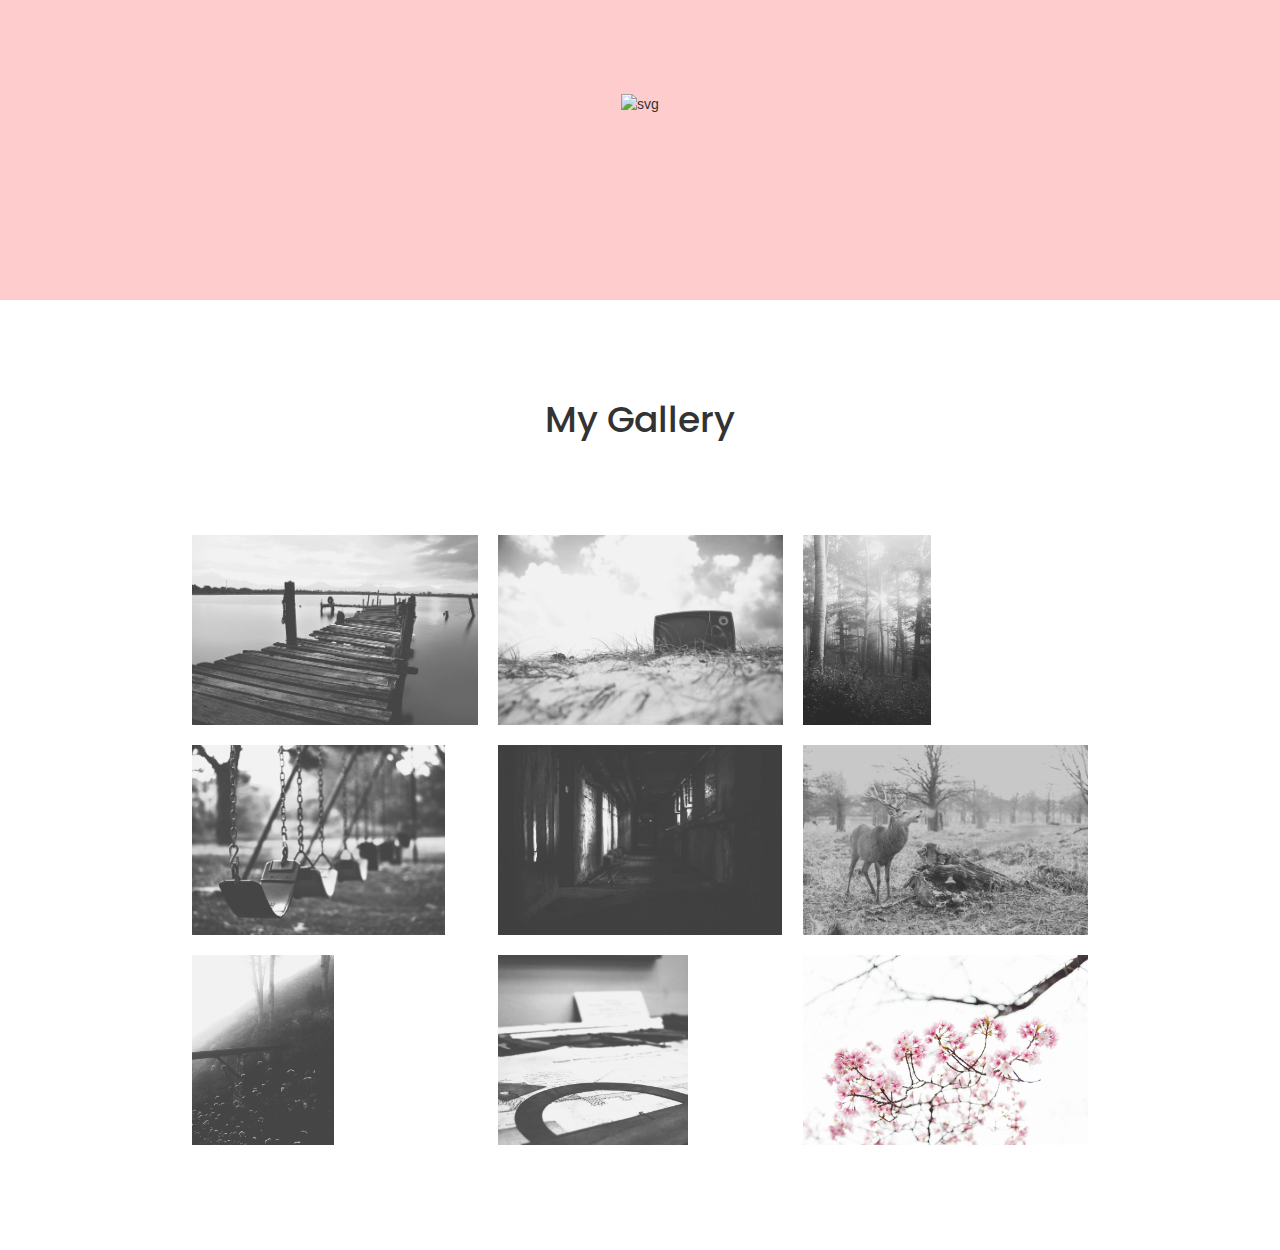
==== commit aa70b112: "Add files via upload" ====
--- a/front-end-design-nan-osborne/index.html
+++ b/front-end-design-nan-osborne/index.html
@@ -1,145 +1,149 @@
 <!DOCTYPE html>
 <html>
-  <head>
-      <title>Image Gallery Nattakarn Osborne</title>
-      <link rel="stylesheet" href="css/base.css">
-      <link rel="stylesheet" href="css/main.css">
 
-  <meta name="viewport" content="width=device-width, initial-scale=1">
-  <meta http-equiv="Content-Type" content="text/html; charset=iso-8859-1">
-  <link href="https://fonts.googleapis.com/css?family=Poppins" rel="stylesheet">
-  <link rel="stylesheet" href="https://www.w3schools.com/w3css/4/w3.css">
+<head>
+  <title>Image Gallery Nattakarn Osborne</title>
+    <link rel="stylesheet" href="css/main.css">
+    <link rel="stylesheet" href="css/modal.css">
+<meta charset="utf-8">
+<meta http-equiv="X-UA-Compatible" content="IE=edge">
+<meta name="viewport" content="width=device-width, initial-scale=1.0">
 
-  <link rel="stylesheet" href="https://maxcdn.bootstrapcdn.com/bootstrap/3.3.7/css/bootstrap.min.css">
-  <script src="https://ajax.googleapis.com/ajax/libs/jquery/3.2.0/jquery.min.js"></script>
-  <script src="https://maxcdn.bootstrapcdn.com/bootstrap/3.3.7/js/bootstrap.min.js"></script>
+<meta http-equiv="Content-Type" content="text/html; charset=iso-8859-1">
+<link href="https://fonts.googleapis.com/css?family=Poppins" rel="stylesheet">
+<link rel="stylesheet" href="https://www.w3schools.com/w3css/4/w3.css">
+
+<link rel="stylesheet" href="https://maxcdn.bootstrapcdn.com/bootstrap/3.3.7/css/bootstrap.min.css">
+<script src="https://ajax.googleapis.com/ajax/libs/jquery/3.2.0/jquery.min.js"></script>
+<script src="https://maxcdn.bootstrapcdn.com/bootstrap/3.3.7/js/bootstrap.min.js"></script>
 
 <link rel="stylesheet" type="text/css" href="css/bootstrap.min.css">
 
+</head>
 
 
-  </head>
-  <body>
+<body>
+  <div id="parallax">
 
-<div class="parallax">
-  <div class="a">
-  <p><h4>Scroll to See Gallery</h4></p>
-  </div>
-</div>
-
-<div class="gallery">
-<header class="header">MY GALLERY</header>
-
-  <div class="grid">
-<div><img src="imgs/1.jpg" alt="" onclick="openModal();currentSlide(1)" class="hover-shadow cursor"></div>
-<div><img src="imgs/2.jpg" alt="" onclick="openModal();currentSlide(2)" class="hover-shadow cursor"></div>
-<div><img src="imgs/3.jpg" alt="" onclick="openModal();currentSlide(3)" class="hover-shadow cursor"></div>
-<div><img src="imgs/4.jpg" alt="" onclick="openModal();currentSlide(4)" class="hover-shadow cursor"></div>
-<div><img src="imgs/5.jpg" alt="" onclick="openModal();currentSlide(5)" class="hover-shadow cursor"></div>
-<div><img src="imgs/6.jpg" alt="" onclick="openModal();currentSlide(6)" class="hover-shadow cursor"></div>
-<div><img src="imgs/7.jpg" alt="" onclick="openModal();currentSlide(7)" class="hover-shadow cursor"></div>
-<div><img src="imgs/8.jpg" alt="" onclick="openModal();currentSlide(8)" class="hover-shadow cursor"></div>
-</div>
-</div>
+    <div class="name"></div>
+		<div><img src="imgs/helloSpring3.svg" alt="svg"></div>
+		<div class="text"></div>
 
 
-<div id="myModal" class="modal">
-  <span class="close cursor" onclick="closeModal()">&times;</span>
-  <div class="modal-content">
+  </div>
 
-    <div class="mySlides">
-      <div class="numbertext">1 / 4</div>
-      <img src="imgs/1.jpg" style="width:100%">
-    </div>
+	<div id="content">
 
-    <div class="mySlides">
-      <div class="numbertext">2 / 4</div>
-      <img src="imgs/2.jpg" style="width:100%">
-    </div>
+    		<header><h1>My Gallery</h1></header>
+        <main>
+          <div class="gallery">
+            <div><img src="imgs/1.jpg" alt="" onclick="openModal();currentSlide(1)" class="hover-shadow cursor"></div>
+            <div><img src="imgs/2.jpg" alt="" onclick="openModal();currentSlide(2)" class="hover-shadow cursor"></div>
+            <div><img src="imgs/3.jpg" alt="" onclick="openModal();currentSlide(3)" class="hover-shadow cursor"></div>
+            <div><img src="imgs/4.jpg" alt="" onclick="openModal();currentSlide(4)" class="hover-shadow cursor"></div>
+            <div><img src="imgs/5.jpg" alt="" onclick="openModal();currentSlide(5)" class="hover-shadow cursor"></div>
+            <div><img src="imgs/6.jpg" alt="" onclick="openModal();currentSlide(6)" class="hover-shadow cursor"></div>
+            <div><img src="imgs/7.jpg" alt="" onclick="openModal();currentSlide(7)" class="hover-shadow cursor"></div>
+            <div><img src="imgs/8.jpg" alt="" onclick="openModal();currentSlide(8)" class="hover-shadow cursor"></div>
+            <div><img src="imgs/9.jpg" alt="" onclick="openModal();currentSlide(9)" class="hover-shadow cursor"></div>
+          </div>
 
-    <div class="mySlides">
-      <div class="numbertext">3 / 4</div>
-      <img src="imgs/3.jpg" style="width:100%">
-    </div>
+        </main>
 
-    <div class="mySlides">
-      <div class="numbertext">4 / 4</div>
-      <img src="imgs/4.jpg" style="width:100%">
-    </div>
+        <footer></footer>
 
-    <div class="mySlides">
-      <div class="numbertext">5 / 4</div>
-      <img src="imgs/5.jpg" style="width:100%">
-    </div>
+	</div>
 
-    <div class="mySlides">
-      <div class="numbertext">6 / 4</div>
-      <img src="imgs/6.jpg" style="width:100%">
-    </div>
+  <div id="myModal" class="modal">
+    <span class="close cursor" onclick="closeModal()">&times;</span>
+    <div class="modal-content">
 
-    <div class="mySlides">
-      <div class="numbertext">7 / 4</div>
-      <img src="imgs/7.jpg" style="width:100%">
-    </div>
+      <div class="mySlides">
+        <div class="numbertext">1 / 4</div>
+        <img src="imgs/1.jpg" style="width:100%">
+      </div>
 
-    <div class="mySlides">
-      <div class="numbertext">8 / 4</div>
-      <img src="imgs/8.jpg" style="width:100%">
-    </div>
+      <div class="mySlides">
+        <div class="numbertext">2 / 4</div>
+        <img src="imgs/2.jpg" style="width:100%">
+      </div>
 
-    <div class="mySlides">
-      <div class="numbertext">8 / 4</div>
-      <img src="https://unsplash.com/photos/P103bmFilDA" style="width:100%">
-    </div>
+      <div class="mySlides">
+        <div class="numbertext">3 / 4</div>
+        <img src="imgs/3.jpg" style="width:100%">
+      </div>
+
+      <div class="mySlides">
+        <div class="numbertext">4 / 4</div>
+        <img src="imgs/4.jpg" style="width:100%">
+      </div>
+
+      <div class="mySlides">
+        <div class="numbertext">5 / 4</div>
+        <img src="imgs/5.jpg" style="width:100%">
+      </div>
+
+      <div class="mySlides">
+        <div class="numbertext">6 / 4</div>
+        <img src="imgs/6.jpg" style="width:100%">
+      </div>
+
+      <div class="mySlides">
+        <div class="numbertext">7 / 4</div>
+        <img src="imgs/7.jpg" style="width:100%">
+      </div>
+
+      <div class="mySlides">
+        <div class="numbertext">8 / 4</div>
+        <img src="imgs/8.jpg" style="width:100%">
+      </div>
+
+      <div class="mySlides">
+        <div class="numbertext">9 / 4</div>
+        <img src="imgs/9.jpg" style="width:100%">
+      </div>
 
 
-    <a class="prev" onclick="plusSlides(-1)">&#10094;</a>
-    <a class="next" onclick="plusSlides(1)">&#10095;</a>
-
-    <div class="caption-container">
-      <p id="caption"></p>
-    </div>
-
-
-    <div class="column">
-      <img class="demo cursor" src="imgs/1.jpg" style="width:100%" onclick="currentSlide(1)" alt="">
-    </div>
-    <div class="column">
-      <img class="demo cursor" src="imgs/2.jpg" style="width:100%" onclick="currentSlide(2)" alt="">
-    </div>
-    <div class="column">
-      <img class="demo cursor" src="imgs/3.jpg" style="width:100%" onclick="currentSlide(3)" alt="">
-    </div>
-    <div class="column">
-      <img class="demo cursor" src="imgs/4.jpg" style="width:100%" onclick="currentSlide(4)" alt="">
-    </div>
-    <div class="column">
-      <img class="demo cursor" src="imgs/5.jpg" style="width:100%" onclick="currentSlide(5)" alt="">
-    </div>
-    <div class="column">
-      <img class="demo cursor" src="imgs/6.jpg" style="width:100%" onclick="currentSlide(6)" alt="">
-    </div>
-    <div class="column">
-      <img class="demo cursor" src="imgs/7.jpg" style="width:100%" onclick="currentSlide(7)" alt="">
-    </div>
-    <div class="column">
-      <img class="demo cursor" src="imgs/8.jpg" style="width:100%" onclick="currentSlide(8)" alt="">
-    </div>
-    <div class="column">
-      <img class="demo cursor" src="https://unsplash.com/photos/P103bmFilDA" style="width:100%" onclick="currentSlide(8)" alt="">
-    </div>
+      <a class="prev" onclick="plusSlides(-1)">&#10094;</a>
+      <a class="next" onclick="plusSlides(1)">&#10095;</a>
 
 
 
-  </div>
-</div>
+      <div class="column">
+        <img class="demo cursor" src="imgs/1.jpg" style="width:100%" onclick="currentSlide(1)" alt="">
+      </div>
+      <div class="column">
+        <img class="demo cursor" src="imgs/2.jpg" style="width:100%" onclick="currentSlide(2)" alt="">
+      </div>
+      <div class="column">
+        <img class="demo cursor" src="imgs/3.jpg" style="width:100%" onclick="currentSlide(3)" alt="">
+      </div>
+      <div class="column">
+        <img class="demo cursor" src="imgs/4.jpg" style="width:100%" onclick="currentSlide(4)" alt="">
+      </div>
+      <div class="column">
+        <img class="demo cursor" src="imgs/5.jpg" style="width:100%" onclick="currentSlide(5)" alt="">
+      </div>
+      <div class="column">
+        <img class="demo cursor" src="imgs/6.jpg" style="width:100%" onclick="currentSlide(6)" alt="">
+      </div>
+      <div class="column">
+        <img class="demo cursor" src="imgs/7.jpg" style="width:100%" onclick="currentSlide(7)" alt="">
+      </div>
+      <div class="column">
+        <img class="demo cursor" src="imgs/8.jpg" style="width:100%" onclick="currentSlide(8)" alt="">
+      </div>
+      <div class="column">
+        <img class="demo cursor" src="imgs/9.jpg" style="width:100%" onclick="currentSlide(9)" alt="">
+      </div>
 
 
-<script src="js/myScript.js">
+    </div>
+  </div>
 
-</script>
+  <script src="js/myScript.js">
 
-
+  </script>
 
 </body>
 </html>
--- a/front-end-design-nan-osborne/css/main.css
+++ b/front-end-design-nan-osborne/css/main.css
@@ -1,351 +1,686 @@
-/* grid */
-
-
-@media screen and (min-width: 320px) {
-  .grid {
-    display: grid;
-    grid-template: 290px 290px
-    / 230px 230px;
-    grid-gap: 5px;
-    justify-content: center;
-  }
-
-  .grid img{
-
-    width: 230px;
-    height: 290px;
-    background-size: cover;
-
-  }
-}
-
-
-@media screen and (min-width: 480px) {
-  .grid {
-    display: grid;
-    grid-template: 290px 290px
-    / 230px 230px;
-    grid-gap: 5px;
-    justify-content: center;
-  }
-
-  .grid img{
-
-    width: 230px;
-    height: 290px;
-    background-size: cover;
-
-  }
-}
-
-@media screen and (min-width: 600px) {
-  .grid {
-    display: grid;
-    grid-template: 290px 290px
-    / 230px 230px;
-    grid-gap: 5px;
-    justify-content: center;
-  }
-
-  .grid img{
-
-    width: 230px;
-    height: 290px;
-    background-size: cover;
-
-  }
-
-  .parallax {
-      display: flex;
-      /* The image used */
-      background-image: url("../imgs/background@3x.png");
-      width: 100%;
-      /* Set a specific height */
-      min-height: 300px;
-
-      /* Create the parallax scrolling effect */
-      background-attachment:inherit;
-      background-position: center;
-      background-repeat: no-repeat;
-      background-size: cover;
-  }
-
-}
-
-/* Medium devices (landscape tablets, 768px and up) */
-@media screen and (min-width: 768px) {
-
-  .grid {
-    display: grid;
-    grid-template: 360px 360px
-    / 300px 300px;
-    grid-gap: 5px;
-    justify-content: center;
-  }
-
-  .grid img{
-
-    width: 300px;
-    height: 360px;
-    background-size: cover;
-
-  }
-
-  .parallax {
-      display: flex;
-      /* The image used */
-      background-image: url("../imgs/background@3x.png");
-      width: 100%;
-      /* Set a specific height */
-      min-height: 1024px;
-
-      /* Create the parallax scrolling effect */
-      background-attachment:inherit;
-      background-position: center;
-      background-repeat: no-repeat;
-      background-size: cover;
-  }
-
-
-}
-
-/* Large devices (laptops/desktops, 992px and up) */
-@media screen and (min-width: 992px) {
-
-  .grid {
-    display: grid;
-    grid-template: 360px 360px 360px
-    / 300px 300px 300px;
-    grid-gap: 5px;
-    justify-content: center;
-  }
-
-  .grid img{
-
-    width: 300px;
-    height: 360px;
-    background-size: cover;
-
-  }
-
-  .parallax {
-      display: flex;
-      /* The image used */
-      background-image: url("../imgs/background@3x.png");
-      width: 100%;
-      /* Set a specific height */
-      min-height: 1440px;
-
-      /* Create the parallax scrolling effect */
-      background-attachment: inherit;
-      background-position: center;
-      background-repeat: no-repeat;
-      background-size: cover;
-  }
-
-
-}
-
-/* Extra large devices (large laptops and desktops, 1200px and up) */
-@media screen and (min-width: 1200px) {
-
-  .grid{
-
-  display: grid;
-  grid-template: 260px 260px 260px 260px
-  / 200px 200px 200px 200px;
-  grid-gap: 5px;
-  justify-content: center;
-
-
-  }
-  .grid img{
-
-    width: 200px;
-    height: 260px;
-    background-size: cover;
-
-
-  }
-
-  .parallax {
-      display: flex;
-      /* The image used */
-      background-image: url("../imgs/background@3x.png");
-      width: 100%;
-      /* Set a specific height */
-      min-height: 1440px;
-
-      /* Create the parallax scrolling effect */
-      background-attachment: inherit;
-      background-position: center;
-      background-repeat: no-repeat;
-      background-size: cover;
-  }
-
-}
-.parallax {
-    display: flex;
-    /* The image used */
-    background-image: url("../imgs/background@3x.png");
-    width: 100%;
-    /* Set a specific height */
-    min-height: 1440px;
-
-    /* Create the parallax scrolling effect */
-    background-attachment: fixed;
-    background-position: center;
-    background-repeat: no-repeat;
-    background-size: cover;
-}
-
-
-.header {
-  color: #000;
-  font-size: 36px;
-  padding-top: 80px;
-  padding-bottom: 80px;
-
-}
-
-
-* {
-  box-sizing: border-box;
-}
-
-.row > .column {
-  padding: 8 8px;
-}
-
-.row:after {
-  content: "";
-  display: table;
-  clear: both;
-}
-
-.column {
-  display: flex;
-  float: left;
-  width: 25%;
-  height: 150px;
-}
-
-/* The Modal (background) */
-.modal {
-  display: inline-block;
-  position: relative;
-  z-index: 1;
-  padding-top: 50px;
-  left: 0;
-  top: 0;
-  width: 100%;
-  height: auto;
-  overflow: auto;
-  background-color: white;
-}
-
-/* Modal Content */
-.modal-content {
-  position:relative;
-  background-color: #fefefe;
-  margin: auto;
-  padding: 0;
-  width: 70%;
-  max-width: 70%;
-
-}
-
-/* The Close Button */
-.close {
-  color: #fff;
-  position: absolute;
-  top: 10px;
-  right: 25px;
-  font-size: 35px;
-  font-weight: bold;
-}
-
-.close:hover,
-.close:focus {
-  color: #999;
-  text-decoration: none;
-  cursor: pointer;
-}
-
-
-.cursor {
-  cursor: pointer;
-  color: #fff;
-
-}
-
-
-
-
-/* Next & previous buttons */
-.prev,
-
-.next {
-  cursor: pointer;
-  position: absolute;
-  top: 50%;
-  width: auto;
-  padding: 16px;
-  margin-top: -50px;
-  color: white;
-  font-weight: bold;
-  font-size: 20px;
-  transition: 0.6s ease;
-  border-radius: 0 3px 3px 0;
-  user-select: none;
-  -webkit-user-select: none;
-}
-
-/* Position the "next button" to the right */
-.next {
-  right: 0;
-  border-radius: 3px 0 0 3px;
-}
-
-/* On hover, add a black background color with a little bit see-through */
-.prev:hover,
-.next:hover {
-  background-color: rgba(0, 0, 0, 0.8);
-}
-
-/* Number text (1/3 etc) */
-.numbertext {
-  color: #f2f2f2;
-  font-size: 12px;
-  padding: 8px 12px;
-  position: absolute;
-  top: 0;
-}
-
-img {
-  margin-bottom: -4px;
-}
-
-.caption-container {
-  text-align: center;
-  background-color: white;
-  padding: 5px 20px;
-  color: white;
-}
-
-.demo {
-  opacity: 0.6;
-}
-
-.active,
-.demo:hover {
-  opacity: 1;
-}
-
-img.hover-shadow {
-  transition: 0.3s
-}
-
-.hover-shadow:hover {
-  box-shadow: 0 4px 8px 0 rgba(0, 0, 0, 0.2), 0 6px 20px 0 rgba(0, 0, 0, 0.19)
-}
+  body {
+    color: #000;
+    font-family: 'poppins';
+    text-align: center;
+    object-fit:cover;
+  }
+  @media screen and (min-width: 320px){
+
+  #content{
+
+      display: grid;
+      grid-template-columns: repeat(4, 1fr);
+      grid-auto-rows: minmax(100px, auto);
+      grid-column-gap: 5px;
+      max-width: 320px;
+      margin: 0 auto;
+      grid-template-areas:
+      "header header header header"
+      ". main main ."
+      "footer footer footer footer";
+
+  }
+  #content div{
+    background: #fff;
+    display: grid;
+
+  }
+  #content div:nth-child(even){
+    background: #fff;
+  }
+
+  #content > *{
+
+  background: #fff;
+
+  }
+
+       #content header{
+           font-family: 'poppins';
+           grid-area: header;
+           font-size: 36px;
+           padding-top: 80px;
+           padding-bottom: 80px;
+
+       }
+
+       #content main{
+           grid-area: main;
+           align-self: center;
+           justify-self: center;
+       }
+
+       #content footer{
+           grid-area: footer;
+       }
+
+  .gallery{
+
+    display: grid;
+    grid-template-columns: repeat(4, 1fr);
+    grid-gap: 10px;
+    align-self: center;
+    justify-self: center;
+
+  }
+  .gallery img{
+
+    width: auto;
+    height: 150px;
+    background-size: cover;
+    padding: 5px;
+    margin: 0;
+    border-radius: 1px;
+    background-size: cover;
+    object-fit: contain;
+
+  }
+
+
+
+  #parallax {
+      background: #FECCCD;
+      display: grid;
+      grid-template-columns: 100%;
+      grid-auto-rows: minmax(100px, 200px, 100px);
+      max-width: 100%;
+      height: 300px;
+      margin: 0 auto;
+
+  }
+  #parallax div{
+    background: #FECCCD;
+
+  }
+
+  #parallax div:nth-child(even){
+
+        background: #FECCCD;
+
+      }
+
+  .name{
+    align-self: end;
+    justify-self: center;
+  }
+
+  .svg-image{
+    width: 75%;
+    height: auto;
+    background: #FECCCD;
+    align-self: center;
+    justify-self: center;
+  }
+
+  .text{
+    align-self: start;
+    justify-self: center;
+  }
+  }
+  @media screen and (min-width: 576px){
+
+  #content{
+
+      display: grid;
+      grid-template-columns: repeat(4, 1fr);
+      grid-auto-rows: minmax(100px, auto);
+      grid-column-gap: 5px;
+      max-width: 576px;
+      margin: 0 auto;
+      grid-template-areas:
+      "header header header header"
+      ". main main ."
+      "footer footer footer footer";
+
+  }
+  #content div{
+    background: #fff;
+    display: grid;
+
+  }
+  #content div:nth-child(even){
+    background: #fff;
+  }
+
+  #content > *{
+
+  background: #fff;
+
+  }
+
+       #content header{
+           font-family: 'poppins';
+           grid-area: header;
+           font-size: 36px;
+           padding-top: 80px;
+           padding-bottom: 80px;
+
+       }
+
+       #content main{
+           grid-area: main;
+           align-self: center;
+           justify-self: center;
+       }
+
+       #content footer{
+           grid-area: footer;
+       }
+
+  .gallery{
+
+    display: grid;
+    grid-template-columns: repeat(4, 1fr);
+    grid-gap: 10px;
+    align-self: center;
+    justify-self: center;
+
+  }
+  .gallery img{
+
+    width: auto;
+    height: 150px;
+    background-size: cover;
+    padding: 5px;
+    margin: 0;
+    border-radius: 1px;
+    background-size: cover;
+    object-fit: contain;
+
+  }
+
+
+
+  #parallax {
+      background: #FECCCD;
+      display: grid;
+      grid-template-columns: 100%;
+      grid-auto-rows: minmax(100px, 200px, 100px);
+      max-width: 100%;
+      height: 300px;
+      margin: 0 auto;
+
+  }
+  #parallax div{
+    background: #FECCCD;
+
+  }
+
+  #parallax div:nth-child(even){
+
+        background: #FECCCD;
+
+      }
+
+  .name{
+    align-self: end;
+    justify-self: center;
+  }
+
+  .svg-image{
+    width: 50%;
+    height: auto;
+    background: #FECCCD;
+    align-self: center;
+    justify-self: center;
+  }
+
+  .text{
+    align-self: start;
+    justify-self: center;
+  }
+  }
+
+  @media screen and (min-width: 768px){
+
+  #content{
+
+      display: grid;
+      grid-template-columns: repeat(4, 1fr);
+      grid-auto-rows: minmax(100px, auto);
+      grid-column-gap: 5px;
+      max-width: 768px;
+      margin: 0 auto;
+      grid-template-areas:
+      "header header header header"
+      ". main main ."
+      "footer footer footer footer";
+
+  }
+  #content div{
+    background: #fff;
+    display: grid;
+
+  }
+  #content div:nth-child(even){
+    background: #fff;
+  }
+
+  #content > *{
+
+  background: #fff;
+
+  }
+
+       #content header{
+           font-family: 'poppins';
+           grid-area: header;
+           font-size: 36px;
+           padding-top: 80px;
+           padding-bottom: 80px;
+
+       }
+
+       #content main{
+           grid-area: main;
+           align-self: center;
+           justify-self: center;
+       }
+
+       #content footer{
+           grid-area: footer;
+       }
+
+  .gallery{
+
+    display: grid;
+    grid-template-columns: repeat(2, 1fr);
+    grid-gap: 10px;
+    align-self: center;
+    justify-self: center;
+
+  }
+  .gallery img{
+
+    width: auto;
+    height: 200px;
+    background-size: cover;
+    padding: 5px;
+    margin: 0;
+    border-radius: 1px;
+    background-size: cover;
+    object-fit: contain;
+
+  }
+
+
+
+  #parallax {
+      background: #FECCCD;
+      display: grid;
+      grid-template-columns: 100%;
+      grid-auto-rows: minmax(100px, 200px, 100px);
+      max-width: 100%;
+      height: 300px;
+      margin: 0 auto;
+
+  }
+  #parallax div{
+    background: #FECCCD;
+
+  }
+
+  #parallax div:nth-child(even){
+
+        background: #FECCCD;
+
+      }
+
+  .name{
+    align-self: end;
+    justify-self: center;
+  }
+
+  .svg-image{
+    width: 65%;
+    height: auto;
+    background: #FECCCD;
+    align-self: center;
+    justify-self: center;
+  }
+
+  .text{
+    align-self: start;
+    justify-self: center;
+  }
+  }
+
+  @media screen and (min-width: 992px){
+
+  #content{
+
+      display: grid;
+      grid-template-columns: repeat(4, 1fr);
+      grid-auto-rows: minmax(100px, auto);
+      grid-column-gap: 5px;
+      max-width: 992px;
+      margin: 0 auto;
+      grid-template-areas:
+      "header header header header"
+      ". main main ."
+      "footer footer footer footer";
+
+  }
+  #content div{
+    background: #fff;
+    display: grid;
+
+  }
+  #content div:nth-child(even){
+    background: #fff;
+  }
+
+  #content > *{
+
+  background: #fff;
+
+}
+
+       #content header{
+           font-family: 'poppins';
+           grid-area: header;
+           font-size: 36px;
+           padding-top: 80px;
+           padding-bottom: 80px;
+
+       }
+
+       #content main{
+           grid-area: main;
+           align-self: center;
+			     justify-self: center;
+       }
+
+       #content footer{
+           grid-area: footer;
+       }
+
+  .gallery{
+
+    display: grid;
+    grid-template-columns: repeat(3, 1fr);
+    grid-gap: 10px;
+    align-self: center;
+    justify-self: center;
+
+  }
+  .gallery img{
+
+    width: auto;
+    height: 180px;
+    background-size: cover;
+    padding: 5px;
+    margin: 0;
+    background-size: cover;
+    object-fit: contain;
+
+  }
+
+
+
+  #parallax {
+      background: #FECCCD;
+      display: grid;
+      grid-template-columns: 100%;
+      grid-auto-rows: minmax(100px, 200px, 100px);
+      max-width: 100%;
+      height: 300px;
+      margin: 0 auto;
+
+  }
+  #parallax div{
+    background: #FECCCD;
+
+  }
+
+  #parallax div:nth-child(even){
+
+        background: #FECCCD;
+
+      }
+
+  .name{
+    align-self: end;
+    justify-self: center;
+  }
+
+  .svg-image{
+    width: 75%;
+    height: auto;
+    background: #FECCCD;
+    align-self: center;
+    justify-self: center;
+  }
+
+  .text{
+    align-self: start;
+    justify-self: center;
+  }
+}
+
+  @media screen and (min-width: 1200px){
+
+  #content{
+
+      display: grid;
+      grid-template-columns: repeat(4, 1fr);
+      grid-auto-rows: minmax(100px, auto);
+      grid-column-gap: 5px;
+      max-width: 1200px;
+      margin: 0 auto;
+      grid-template-areas:
+      "header header header header"
+      ". main main ."
+      "footer footer footer footer";
+
+  }
+  #content div{
+    background: #fff;
+    display: grid;
+
+  }
+  #content div:nth-child(even){
+    background: #fff;
+  }
+
+  #content > *{
+
+  background: #fff;
+
+}
+
+       #content header{
+           font-family: 'poppins';
+           grid-area: header;
+           font-size: 36px;
+           padding-top: 80px;
+           padding-bottom: 80px;
+
+       }
+
+       #content main{
+           grid-area: main;
+           align-self: center;
+			     justify-self: center;
+       }
+
+       #content footer{
+           grid-area: footer;
+       }
+
+  .gallery{
+
+    display: grid;
+    grid-template-columns: repeat(3, 1fr);
+    grid-gap: 10px;
+    align-self: center;
+    justify-self: center;
+
+  }
+  .gallery img{
+
+    width: auto;
+    height: 200px;
+    background-size: cover;
+    padding: 5px;
+    margin: 0;
+    background-size: cover;
+    object-fit: contain;
+
+  }
+
+
+
+  #parallax {
+      background: #FECCCD;
+      display: grid;
+      grid-template-columns: 100%;
+      grid-auto-rows: minmax(100px, 200px, 100px);
+      max-width: 100%;
+      height: 300px;
+      margin: 0 auto;
+
+  }
+  #parallax div{
+    background: #FECCCD;
+
+  }
+
+  #parallax div:nth-child(even){
+
+        background: #FECCCD;
+
+      }
+
+  .name{
+    align-self: end;
+    justify-self: center;
+  }
+
+  .svg-image{
+    width: 75%;
+    height: auto;
+    background: #FECCCD;
+    align-self: center;
+    justify-self: center;
+  }
+
+  .text{
+    align-self: start;
+    justify-self: center;
+  }
+}
+
+  @media screen and (min-width: 1440px){
+
+  #content{
+
+      display: grid;
+      grid-template-columns: repeat(4, 1fr);
+      grid-auto-rows: minmax(100px, auto);
+      grid-column-gap: 5px;
+      max-width: 1440px;
+      margin: 0 auto;
+      grid-template-areas:
+      "header header header header"
+      ". main main ."
+      "footer footer footer footer";
+
+  }
+  #content div{
+    background: #fff;
+    display: grid;
+
+  }
+  #content div:nth-child(even){
+    background: #fff;
+  }
+
+  #content > *{
+
+  background: #fff;
+
+}
+
+       #content header{
+           font-family: 'poppins';
+           grid-area: header;
+           font-size: 36px;
+           padding-top: 80px;
+           padding-bottom: 80px;
+
+       }
+
+       #content main{
+           grid-area: main;
+           align-self: center;
+			     justify-self: center;
+       }
+
+       #content footer{
+           grid-area: footer;
+       }
+
+  .gallery{
+
+    display: grid;
+    grid-template-columns: repeat(3, 1fr);
+    grid-gap: 10px;
+    align-self: center;
+    justify-self: center;
+
+  }
+  .gallery img{
+
+    width: auto;
+    height: 250px;
+    background-size: cover;
+    padding: 5px;
+    margin: 0;
+    border-radius: 1px;
+    background-size: cover;
+    object-fit: contain;
+
+  }
+
+
+
+  #parallax {
+      background: #FECCCD;
+      display: grid;
+      grid-template-columns: 100%;
+      grid-auto-rows: minmax(100px, 200px, 100px);
+      max-width: 100%;
+      height: 300px;
+      margin: 0 auto;
+
+  }
+  #parallax div{
+    background: #FECCCD;
+
+  }
+
+  #parallax div:nth-child(even){
+
+        background: #FECCCD;
+
+      }
+
+  .name{
+    align-self: end;
+    justify-self: center;
+  }
+
+  .svg-image{
+    width: 80%;
+    height: auto;
+    background: #FECCCD;
+    align-self: center;
+    justify-self: center;
+  }
+
+  .text{
+    align-self: start;
+    justify-self: center;
+  }
+}
--- a/front-end-design-nan-osborne/css/modal.css
+++ b/front-end-design-nan-osborne/css/modal.css
@@ -0,0 +1,157 @@
+
+
+* {
+  box-sizing: border-box;
+}
+
+.row > .column {
+  padding: 8 8px;
+}
+
+.row:after {
+  content: "";
+  display: table;
+  clear: both;
+}
+
+.column {
+  display: flex;
+  float: left;
+  width: 200px;
+  height: 100px;
+}
+
+/* The Modal (background) */
+.modal {
+  display: inline-block;
+  position: relative;
+  z-index: 1;
+  padding-top: 50px;
+  left: 0;
+  top: 0;
+  width: 100%;
+  height: auto;
+  overflow: auto;
+  background-color: white;
+}
+
+/* Modal Content */
+.modal-content {
+  position:relative;
+  background-color: #fefefe;
+  margin: auto;
+  padding: 0;
+  width: 70%;
+  max-width: 70%;
+
+}
+
+/* The Close Button */
+.close {
+  color: #fff;
+  position: absolute;
+  top: 10px;
+  right: 25px;
+  font-size: 35px;
+  font-weight: bold;
+}
+
+.close:hover,
+.close:focus {
+  color: #999;
+  text-decoration: none;
+  cursor: pointer;
+}
+
+
+.cursor {
+  cursor: pointer;
+  color: #fff;
+
+}
+
+
+/* Next & previous buttons */
+.prev{
+
+  cursor: pointer;
+  position: absolute;
+  top: 50%;
+  width: auto;
+  padding: 16px;
+  margin-top: -50px;
+  color: white;
+  font-weight: bold;
+  font-size: 20px;
+  transition: 0.6s ease;
+  border-radius: 0 3px 3px 0;
+  user-select: none;
+  -webkit-user-select: none; /* Safari 3.1+ */
+  -moz-user-select: none; /* Firefox 2+ */
+  -ms-user-select: none; /* IE 10+ */
+
+}
+
+.next {
+  cursor: pointer;
+  position: absolute;
+  top: 50%;
+  width: auto;
+  padding: 16px;
+  margin-top: -50px;
+  color: white;
+  font-weight: bold;
+  font-size: 20px;
+  transition: 0.6s ease;
+  border-radius: 0 3px 3px 0;
+  user-select: none;
+  -webkit-user-select: none; /* Safari 3.1+ */
+  -moz-user-select: none; /* Firefox 2+ */
+  -ms-user-select: none; /* IE 10+ */
+}
+.prev {
+  left: 0;
+  border-radius: 3px 0 0 3px;
+}
+/* Position the "next button" to the right */
+.next {
+  right: 0;
+  border-radius: 3px 0 0 3px;
+}
+
+/* On hover, add a black background color with a little bit see-through */
+.prev:hover,
+.next:hover {
+  background-color: rgba(0, 0, 0, 0.8);
+}
+
+/* Number text (1/3 etc) */
+.numbertext {
+  color: #f2f2f2;
+  font-size: 12px;
+  padding: 8px 12px;
+  position: absolute;
+  top: 0;
+}
+
+.modal-content img {
+  padding: 10px;
+  object-fit: contain;
+}
+
+.demo {
+  opacity: 0.6;
+}
+
+.active,
+.demo:hover {
+  opacity: 1;
+}
+
+img.hover-shadow {
+  transition: 0.3s
+}
+
+.hover-shadow:hover {
+  box-shadow: 0 4px 8px 0 rgba(0, 0, 0, 0.2), 0 6px 20px 0 rgba(0, 0, 0, 0.19)
+}
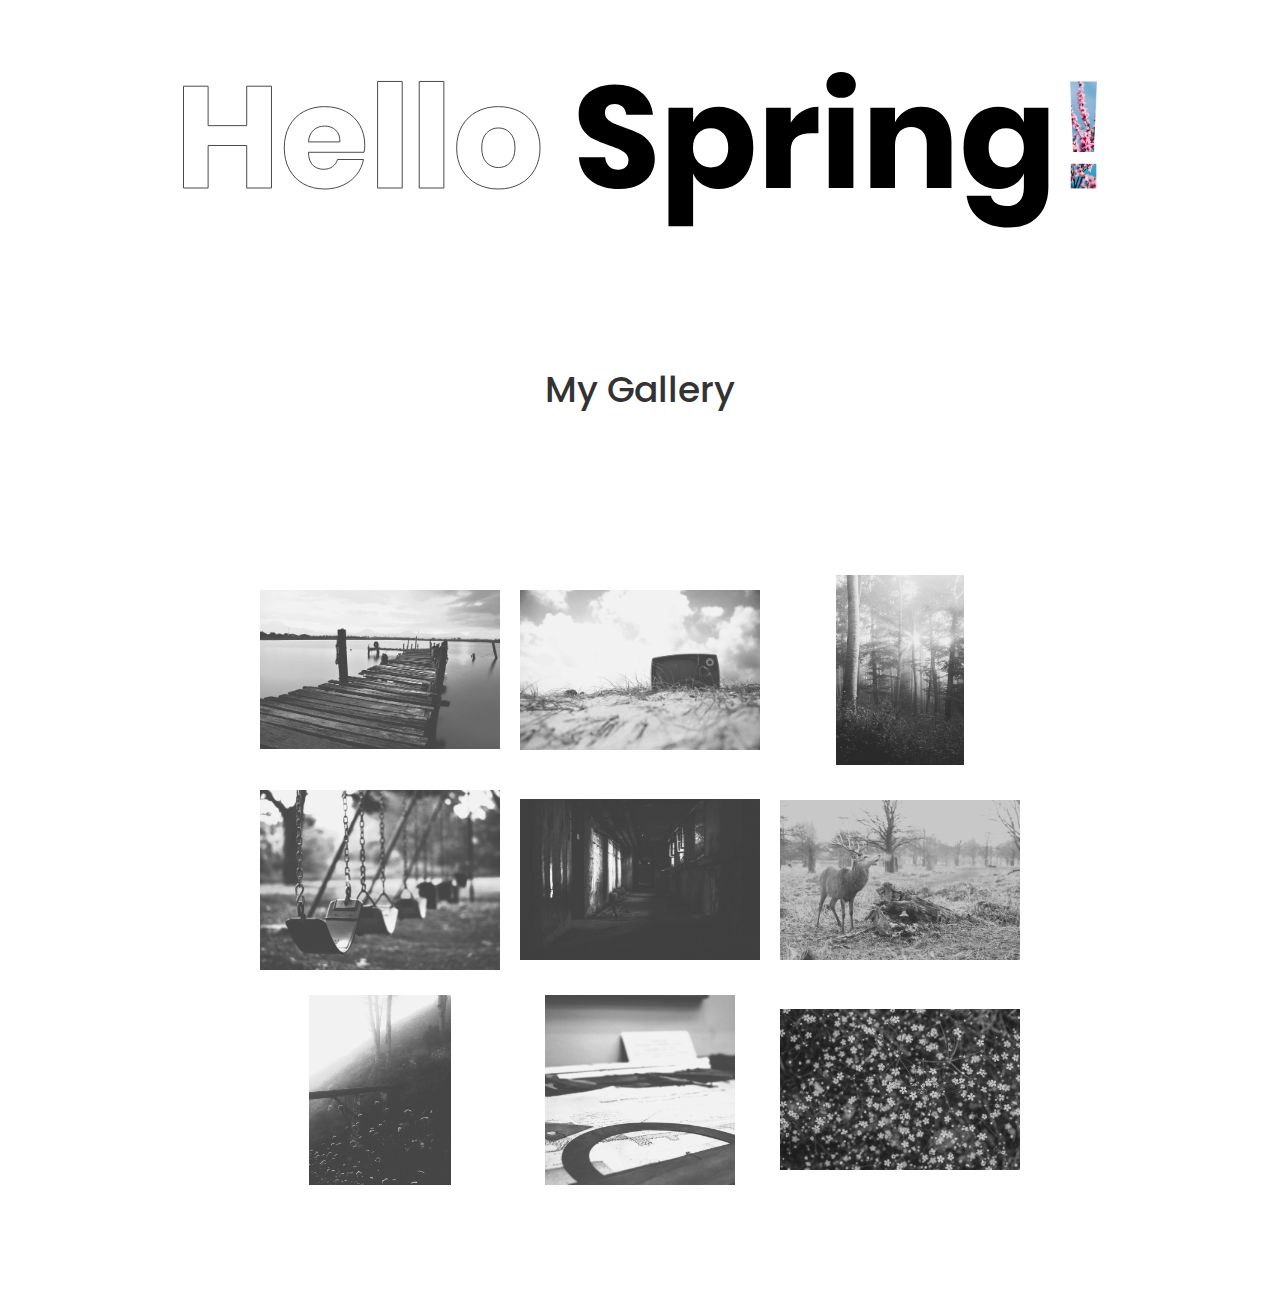
==== commit c59d847f: "Add files via upload" ====
--- a/front-end-design-nan-osborne/index.html
+++ b/front-end-design-nan-osborne/index.html
@@ -26,7 +26,6 @@
   <div id="parallax">
 
     <div class="name"></div>
-		<div><img src="imgs/helloSpring3.svg" alt="svg"></div>
 		<div class="text"></div>
 
 
@@ -35,6 +34,7 @@
 	<div id="content">
 
     		<header><h1>My Gallery</h1></header>
+
         <main>
           <div class="gallery">
             <div><img src="imgs/1.jpg" alt="" onclick="openModal();currentSlide(1)" class="hover-shadow cursor"></div>
@@ -46,6 +46,7 @@
             <div><img src="imgs/7.jpg" alt="" onclick="openModal();currentSlide(7)" class="hover-shadow cursor"></div>
             <div><img src="imgs/8.jpg" alt="" onclick="openModal();currentSlide(8)" class="hover-shadow cursor"></div>
             <div><img src="imgs/9.jpg" alt="" onclick="openModal();currentSlide(9)" class="hover-shadow cursor"></div>
+
           </div>
 
         </main>
--- a/front-end-design-nan-osborne/css/main.css
+++ b/front-end-design-nan-osborne/css/main.css
@@ -4,6 +4,8 @@
     text-align: center;
     object-fit:cover;
   }
+
+
   @media screen and (min-width: 320px){
 
   #content{
@@ -16,6 +18,7 @@
       margin: 0 auto;
       grid-template-areas:
       "header header header header"
+      "nav nav nav nav"
       ". main main ."
       "footer footer footer footer";
 
@@ -43,7 +46,14 @@
            padding-bottom: 80px;
 
        }
-
+       #content nav{
+           font-family: 'poppins';
+           grid-area: header;
+           font-size: 20px;
+           padding-top: 80px;
+           padding-bottom: 80px;
+
+       }
        #content main{
            grid-area: main;
            align-self: center;
@@ -57,16 +67,16 @@
   .gallery{
 
     display: grid;
-    grid-template-columns: repeat(4, 1fr);
-    grid-gap: 10px;
+    grid-template-columns: repeat(2, 1fr);
+    grid-gap: 5px;
     align-self: center;
     justify-self: center;
 
   }
   .gallery img{
 
-    width: auto;
-    height: 150px;
+    width: 150px;
+    height: 100px;
     background-size: cover;
     padding: 5px;
     margin: 0;
@@ -79,13 +89,15 @@
 
 
   #parallax {
-      background: #FECCCD;
-      display: grid;
-      grid-template-columns: 100%;
-      grid-auto-rows: minmax(100px, 200px, 100px);
-      max-width: 100%;
-      height: 300px;
-      margin: 0 auto;
+
+    background-image: url("../imgs/helloSpring1.svg");
+    background-repeat: no-repeat;
+    background-position: center center;
+    grid-template-columns: 100%;
+    grid-auto-rows: minmax(100px, 200px, 100px);
+    max-width: 100%;
+    height: 200px;
+    margin: 0 auto;
 
   }
   #parallax div{
@@ -117,6 +129,131 @@
     justify-self: center;
   }
   }
+  @media screen and (min-width: 414px){
+
+    #content{
+
+        display: grid;
+        grid-template-columns: repeat(4, 1fr);
+        grid-auto-rows: minmax(100px, auto);
+        grid-column-gap: 5px;
+        max-width: 414px;
+        margin: 0 auto;
+        grid-template-areas:
+        "header header header header"
+        "nav nav nav nav"
+        ". main main ."
+        "footer footer footer footer";
+
+    }
+    #content div{
+      background: #fff;
+      display: grid;
+
+    }
+    #content div:nth-child(even){
+      background: #fff;
+    }
+
+    #content > *{
+
+    background: #fff;
+
+    }
+
+         #content header{
+             font-family: 'poppins';
+             grid-area: header;
+             font-size: 30px;
+             padding-top: 30px;
+             padding-bottom: 30px;
+
+         }
+
+         #content nav{
+             font-family: 'poppins';
+             grid-area: nav;
+             font-size: 20px;
+
+         }
+
+
+         #content main{
+             grid-area: main;
+             align-self: center;
+             justify-self: center;
+         }
+
+         #content footer{
+             grid-area: footer;
+         }
+
+    .gallery{
+
+      display: grid;
+      grid-template-columns: repeat(2, 1fr);
+      grid-gap: 5px;
+      align-self: center;
+      justify-self: center;
+
+    }
+    .gallery img{
+
+      width: 170px;
+      height: 120px;
+      background-size: cover;
+      padding: 5px;
+      margin: 0;
+      border-radius: 1px;
+      background-size: cover;
+      object-fit: contain;
+
+    }
+
+
+
+    #parallax {
+
+      background-image: url("../imgs/helloSpring1.svg");
+      background-repeat: no-repeat;
+      background-position: center center;
+      grid-template-columns: 100%;
+      grid-auto-rows: minmax(100px, 200px, 100px);
+      max-width: 100%;
+      height: 200px;
+      margin: 0 auto;
+
+    }
+    #parallax div{
+      background: #FECCCD;
+
+    }
+
+    #parallax div:nth-child(even){
+
+          background: #FECCCD;
+
+        }
+
+    .name{
+      align-self: end;
+      justify-self: center;
+    }
+
+    .svg-image{
+      width: 75%;
+      height: auto;
+      background: #FECCCD;
+      align-self: center;
+      justify-self: center;
+    }
+
+    .text{
+      align-self: start;
+      justify-self: center;
+    }
+  }
+
   @media screen and (min-width: 576px){
 
   #content{
@@ -129,6 +266,7 @@
       margin: 0 auto;
       grid-template-areas:
       "header header header header"
+      "nav nav nav nav"
       ". main main ."
       "footer footer footer footer";
 
@@ -157,6 +295,14 @@
 
        }
 
+       #content nav{
+           font-family: 'poppins';
+           grid-area: nav;
+           font-size: 20px;
+
+       }
+
+
        #content main{
            grid-area: main;
            align-self: center;
@@ -170,7 +316,7 @@
   .gallery{
 
     display: grid;
-    grid-template-columns: repeat(4, 1fr);
+    grid-template-columns: repeat(3, 1fr);
     grid-gap: 10px;
     align-self: center;
     justify-self: center;
@@ -192,13 +338,15 @@
 
 
   #parallax {
-      background: #FECCCD;
-      display: grid;
-      grid-template-columns: 100%;
-      grid-auto-rows: minmax(100px, 200px, 100px);
-      max-width: 100%;
-      height: 300px;
-      margin: 0 auto;
+
+    background-image: url("../imgs/helloSpring2.svg");
+    background-repeat: no-repeat;
+    background-position: center center;
+    grid-template-columns: 100%;
+    grid-auto-rows: minmax(100px, 200px, 100px);
+    max-width: 100%;
+    height: 200px;
+    margin: 0 auto;
 
   }
   #parallax div{
@@ -243,6 +391,7 @@
       margin: 0 auto;
       grid-template-areas:
       "header header header header"
+      "nav nav nav nav"
       ". main main ."
       "footer footer footer footer";
 
@@ -270,6 +419,13 @@
            padding-bottom: 80px;
 
        }
+       #content nav{
+           font-family: 'poppins';
+           grid-area: nav;
+           font-size: 20px;
+
+       }
+
 
        #content main{
            grid-area: main;
@@ -281,10 +437,11 @@
            grid-area: footer;
        }
 
+
   .gallery{
 
     display: grid;
-    grid-template-columns: repeat(2, 1fr);
+    grid-template-columns: repeat(3, 1fr);
     grid-gap: 10px;
     align-self: center;
     justify-self: center;
@@ -292,7 +449,7 @@
   }
   .gallery img{
 
-    width: auto;
+    width: 250px;
     height: 200px;
     background-size: cover;
     padding: 5px;
@@ -306,13 +463,15 @@
 
 
   #parallax {
-      background: #FECCCD;
-      display: grid;
-      grid-template-columns: 100%;
-      grid-auto-rows: minmax(100px, 200px, 100px);
-      max-width: 100%;
-      height: 300px;
-      margin: 0 auto;
+
+    background-image: url("../imgs/helloSpring2.svg");
+    background-repeat: no-repeat;
+    background-position: center center;
+    grid-template-columns: 100%;
+    grid-auto-rows: minmax(100px, 200px, 100px);
+    max-width: 100%;
+    height: 300px;
+    margin: 0 auto;
 
   }
   #parallax div{
@@ -357,6 +516,7 @@
       margin: 0 auto;
       grid-template-areas:
       "header header header header"
+      "nav nav nav nav"
       ". main main ."
       "footer footer footer footer";
 
@@ -380,8 +540,14 @@
            font-family: 'poppins';
            grid-area: header;
            font-size: 36px;
-           padding-top: 80px;
-           padding-bottom: 80px;
+           padding-top: 50px;
+           padding-bottom: 50px;
+
+       }
+       #content nav{
+           font-family: 'poppins';
+           grid-area: nav;
+           font-size: 20px;
 
        }
 
@@ -406,7 +572,7 @@
   }
   .gallery img{
 
-    width: auto;
+    width: 230px;
     height: 180px;
     background-size: cover;
     padding: 5px;
@@ -419,43 +585,19 @@
 
 
   #parallax {
-      background: #FECCCD;
-      display: grid;
-      grid-template-columns: 100%;
-      grid-auto-rows: minmax(100px, 200px, 100px);
-      max-width: 100%;
-      height: 300px;
-      margin: 0 auto;
-
-  }
-  #parallax div{
-    background: #FECCCD;
-
-  }
-
-  #parallax div:nth-child(even){
-
-        background: #FECCCD;
-
-      }
-
-  .name{
-    align-self: end;
-    justify-self: center;
-  }
-
-  .svg-image{
-    width: 75%;
-    height: auto;
-    background: #FECCCD;
-    align-self: center;
-    justify-self: center;
-  }
-
-  .text{
-    align-self: start;
-    justify-self: center;
-  }
+
+    background-image: url("../imgs/helloSpring3.svg");
+    background-repeat: no-repeat;
+    background-position: center center;
+    grid-template-columns: 100%;
+    grid-auto-rows: minmax(100px, 200px, 100px);
+    max-width: 100%;
+    height: 200px;
+    margin: 0 auto;
+
+  }
+
+
 }
 
   @media screen and (min-width: 1200px){
@@ -470,6 +612,7 @@
       margin: 0 auto;
       grid-template-areas:
       "header header header header"
+      "nav nav nav nav"
       ". main main ."
       "footer footer footer footer";
 
@@ -493,8 +636,15 @@
            font-family: 'poppins';
            grid-area: header;
            font-size: 36px;
-           padding-top: 80px;
-           padding-bottom: 80px;
+           padding-top: 50px;
+           padding-bottom: 50px;
+
+       }
+
+       #content nav{
+           font-family: 'poppins';
+           grid-area: nav;
+           font-size: 20px;
 
        }
 
@@ -519,7 +669,7 @@
   }
   .gallery img{
 
-    width: auto;
+    width: 250px;
     height: 200px;
     background-size: cover;
     padding: 5px;
@@ -532,13 +682,15 @@
 
 
   #parallax {
-      background: #FECCCD;
-      display: grid;
-      grid-template-columns: 100%;
-      grid-auto-rows: minmax(100px, 200px, 100px);
-      max-width: 100%;
-      height: 300px;
-      margin: 0 auto;
+
+    background-image: url("../imgs/helloSpring3.svg");
+    background-repeat: no-repeat;
+    background-position: center center;
+    grid-template-columns: 100%;
+    grid-auto-rows: minmax(100px, 200px, 100px);
+    max-width: 100%;
+    height: 300px;
+    margin: 0 auto;
 
   }
   #parallax div{
@@ -583,6 +735,7 @@
       margin: 0 auto;
       grid-template-areas:
       "header header header header"
+      "nav nav nav nav"
       ". main main ."
       "footer footer footer footer";
 
@@ -606,10 +759,18 @@
            font-family: 'poppins';
            grid-area: header;
            font-size: 36px;
-           padding-top: 80px;
-           padding-bottom: 80px;
-
-       }
+           padding-top: 50px;
+           padding-bottom: 50px;
+
+       }
+
+       #content nav{
+           font-family: 'poppins';
+           grid-area: nav;
+           font-size: 20px;
+
+       }
+
 
        #content main{
            grid-area: main;
@@ -632,7 +793,7 @@
   }
   .gallery img{
 
-    width: auto;
+    width: 300px;
     height: 250px;
     background-size: cover;
     padding: 5px;
@@ -646,8 +807,10 @@
 
 
   #parallax {
-      background: #FECCCD;
-      display: grid;
+
+      background-image: url("../imgs/helloSpring3.svg");
+      background-repeat: no-repeat;
+      background-position: center center;
       grid-template-columns: 100%;
       grid-auto-rows: minmax(100px, 200px, 100px);
       max-width: 100%;
@@ -655,32 +818,5 @@
       margin: 0 auto;
 
   }
-  #parallax div{
-    background: #FECCCD;
-
-  }
-
-  #parallax div:nth-child(even){
-
-        background: #FECCCD;
-
-      }
-
-  .name{
-    align-self: end;
-    justify-self: center;
-  }
-
-  .svg-image{
-    width: 80%;
-    height: auto;
-    background: #FECCCD;
-    align-self: center;
-    justify-self: center;
-  }
-
-  .text{
-    align-self: start;
-    justify-self: center;
-  }
+
 }
